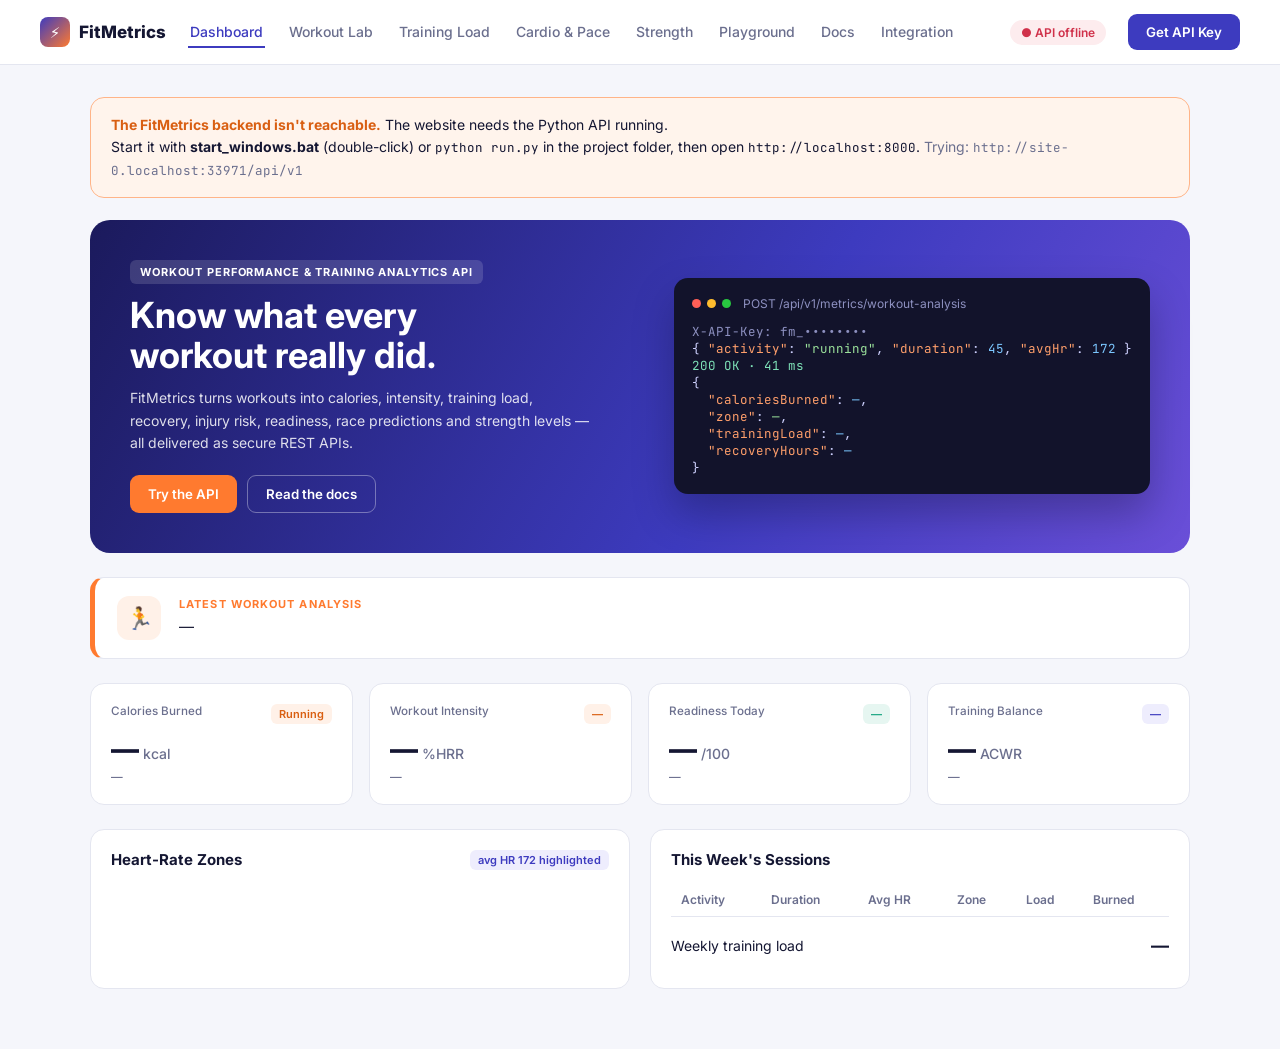
==== frontend/index.html @ bcc8a8b5 "FitMetrics: workout performance and training analytics API + website" ====
<!doctype html>
<html lang="en">
<head>
<meta charset="utf-8">
<meta name="viewport" content="width=device-width,initial-scale=1">
<title>FitMetrics — Workout Performance & Training Analytics API</title>
<link href="https://fonts.googleapis.com/css2?family=Inter:wght@400;500;600;700;800&family=JetBrains+Mono:wght@400;500&display=swap" rel="stylesheet">
<style>
:root{--bg:#f5f6fb;--card:#fff;--ink:#141632;--mute:#6b6f8e;--line:#e4e6f0;--pri:#3d3bbf;--pri2:#5b58e6;--acc:#ff7a2f;--good:#14a37f;--code:#12132b}
*{box-sizing:border-box;margin:0;padding:0}
body{font-family:Inter,system-ui,sans-serif;background:var(--bg);color:var(--ink);font-size:14px}
nav{background:#fff;border-bottom:1px solid var(--line);display:flex;align-items:center;gap:28px;padding:14px 40px;position:sticky;top:0;z-index:5}
.logo{display:flex;align-items:center;gap:9px;font-weight:800;font-size:17px}
.logo i{width:30px;height:30px;border-radius:8px;background:linear-gradient(135deg,var(--pri),var(--acc));display:grid;place-items:center;color:#fff;font-style:normal;font-size:15px}
nav a{color:var(--mute);text-decoration:none;font-weight:500;cursor:pointer;padding:6px 2px;border-bottom:2px solid transparent}
nav a.on{color:var(--pri);border-color:var(--pri)}
nav .sp{flex:1}
.pill{font-size:12px;padding:5px 11px;border-radius:99px;background:#e8f7f2;color:var(--good);font-weight:600}
.btn{background:var(--pri);color:#fff;border:0;border-radius:9px;padding:10px 18px;font-weight:600;cursor:pointer;font-family:inherit}
.btn.o{background:#fff;color:var(--pri);border:1px solid var(--line)}
main{max-width:1180px;margin:0 auto;padding:32px 40px 60px}
section{display:none}section.on{display:block}
.hero{display:grid;grid-template-columns:1.1fr 1fr;gap:32px;align-items:center;background:linear-gradient(120deg,#1b1a5c,#3d3bbf 60%,#6a4fd8);border-radius:20px;padding:40px;color:#fff;margin-bottom:24px}
.hero h1{font-size:36px;line-height:1.1;margin:12px 0}
.hero p{opacity:.85;line-height:1.6;max-width:460px}
.tag{display:inline-block;font-size:11px;font-weight:700;letter-spacing:.08em;text-transform:uppercase;background:rgba(255,255,255,.14);padding:5px 10px;border-radius:6px}
.hero .btns{display:flex;gap:10px;margin-top:20px}
.hero .btn{background:var(--acc)}.hero .btn.o{background:transparent;color:#fff;border-color:rgba(255,255,255,.35)}
pre,.mono{font-family:'JetBrains Mono',monospace;font-size:12.5px}
.codebox{background:var(--code);border-radius:14px;padding:18px;color:#cfd2ff;box-shadow:0 20px 40px rgba(0,0,0,.25)}
.codebox .h{display:flex;gap:6px;margin-bottom:12px;align-items:center;color:#8d90c0;font-size:12px}
.codebox .h b{width:9px;height:9px;border-radius:50%;background:#ff5f57}.codebox .h b:nth-child(2){background:#febc2e}.codebox .h b:nth-child(3){background:#28c840}
.k{color:#ff9f6b}.s{color:#9be29b}.n{color:#7cc7ff}
.grid4{display:grid;grid-template-columns:repeat(4,1fr);gap:16px;margin-bottom:24px}
.grid2{display:grid;grid-template-columns:1fr 1fr;gap:20px}
.grid3{display:grid;grid-template-columns:repeat(3,1fr);gap:16px}
.card{background:var(--card);border:1px solid var(--line);border-radius:14px;padding:20px}
.stat small{color:var(--mute);font-weight:500;display:flex;justify-content:space-between}
.stat .v{font-size:28px;font-weight:800;margin:8px 0 4px}
.stat .v span{font-size:14px;color:var(--mute);font-weight:500}
.chip{font-size:11px;font-weight:600;padding:3px 8px;border-radius:6px;background:#eeedfd;color:var(--pri)}
.chip.or{background:#fff1e8;color:#d95f12}.chip.gr{background:#e6f6f1;color:var(--good)}
h2{font-size:24px;margin-bottom:6px}h3{font-size:15px;margin-bottom:14px}
.sub{color:var(--mute);margin-bottom:22px}
.eyebrow{font-size:11px;font-weight:700;letter-spacing:.1em;color:var(--acc);text-transform:uppercase;margin-bottom:6px}
.zone{display:grid;grid-template-columns:150px 1fr 90px;align-items:center;gap:12px;margin:9px 0;font-size:13px}
.bar{height:10px;border-radius:6px;background:#eef0f7;overflow:hidden}.bar i{display:block;height:100%;border-radius:6px}
label{display:block;font-size:12px;font-weight:600;color:var(--mute);margin-bottom:5px}
input,select,textarea{width:100%;padding:10px 12px;border:1px solid var(--line);border-radius:9px;font-family:inherit;font-size:14px;background:#fafbff}
.f2{display:grid;grid-template-columns:1fr 1fr;gap:12px;margin-bottom:12px}
.f3{display:grid;grid-template-columns:1fr 1fr 1fr;gap:12px;margin-bottom:12px}
.seg{display:flex;gap:6px;margin-bottom:14px}.seg button{flex:1;padding:9px;border:1px solid var(--line);border-radius:9px;background:#fff;font-family:inherit;font-weight:600;color:var(--mute);cursor:pointer}
.seg button.on{background:var(--pri);color:#fff;border-color:var(--pri)}
.res{display:flex;justify-content:space-between;align-items:center;padding:12px 0;border-bottom:1px dashed var(--line)}
.res b{font-size:18px}
table{width:100%;border-collapse:collapse;font-size:13px}
th{text-align:left;color:var(--mute);font-weight:600;padding:9px 10px;border-bottom:1px solid var(--line);font-size:12px}
td{padding:10px;border-bottom:1px solid var(--line)}
.m{font-family:'JetBrains Mono',monospace;font-size:11px;font-weight:700;padding:3px 7px;border-radius:5px;background:#fff1e8;color:#d95f12}
.m.get{background:#e6f6f1;color:var(--good)}
.pg{display:grid;grid-template-columns:1fr 1fr;gap:0;background:var(--code);border-radius:16px;overflow:hidden}
.pg>div{padding:20px}.pg>div+div{border-left:1px solid #26284d}
.pg select,.pg textarea{background:#1b1c3d;border-color:#2c2e5a;color:#dfe1ff;font-family:'JetBrains Mono',monospace;font-size:12.5px}
.pg label{color:#8d90c0}
.pg pre{color:#cfd2ff;white-space:pre-wrap;min-height:330px}
.status{font-size:12px;color:#7ee2b8;font-family:'JetBrains Mono',monospace}
.ep{border:1px solid var(--line);border-radius:12px;margin-bottom:12px;background:#fff}
.ep .t{display:flex;gap:12px;align-items:center;padding:14px 18px}
.ep .t code{font-family:'JetBrains Mono',monospace;font-weight:600}
.ep .t>span:last-child{color:var(--mute);margin-left:auto}
.ep .b{border-top:1px solid var(--line);padding:14px 18px;display:grid;grid-template-columns:1fr 1fr;gap:16px}
.ep .b>div{min-width:0}.ep .b pre{white-space:pre-wrap;word-break:break-word;background:#f4f5fb;padding:12px;border-radius:9px;font-size:12px}
.flow{display:flex;align-items:center;gap:14px;justify-content:center;margin:10px 0 24px}
.node{background:#fff;border:1px solid var(--line);border-radius:14px;padding:16px 20px;text-align:center;min-width:200px}
.node.me{border:2px solid var(--pri);background:#f3f2ff}
.arrow{font-size:12px;color:var(--mute);text-align:center}.arrow b{display:block;font-size:22px;color:var(--acc)}

.grid5{display:grid;grid-template-columns:repeat(4,1fr);gap:16px;margin-bottom:24px}
.summary{background:#fff;border:1px solid var(--line);border-left:5px solid var(--acc);border-radius:14px;padding:18px 22px;margin-bottom:24px;display:flex;gap:18px;align-items:center}
.summary .ic{width:44px;height:44px;border-radius:12px;background:#fff1e8;display:grid;place-items:center;font-size:22px;flex:none}
.summary p{font-size:15px;line-height:1.55}
.zone.hl{background:#fff7f1;border-radius:8px;padding:4px 6px;margin-left:-6px;margin-right:-6px;font-weight:700}
.zone.hl b{color:#d95f12}
.meter{height:12px;border-radius:8px;background:linear-gradient(90deg,#a5b4fc,#6ee7b7,#fcd34d,#fb923c,#f43f5e);position:relative;margin:18px 0 8px}
.meter i{position:absolute;top:-6px;width:4px;height:24px;background:var(--ink);border-radius:3px}
.lvl{display:flex;gap:4px;margin-top:10px}.lvl span{flex:1;text-align:center;font-size:11px;padding:6px 0;border-radius:6px;background:#eef0f7;color:var(--mute);font-weight:600}
.lvl span.on{background:var(--pri);color:#fff}
.sec{font-size:11px;font-weight:700;letter-spacing:.08em;color:var(--mute);text-transform:uppercase;margin:16px 0 4px}

nav{gap:22px}
.grid5{display:grid;grid-template-columns:repeat(4,1fr);gap:16px;margin-bottom:24px}
.summary{background:#fff;border:1px solid var(--line);border-left:5px solid var(--acc);border-radius:14px;padding:18px 22px;margin-bottom:24px;display:flex;gap:18px;align-items:center}
.summary .ic{width:44px;height:44px;border-radius:12px;background:#fff1e8;display:grid;place-items:center;font-size:22px;flex:none}
.summary p{font-size:15px;line-height:1.55}
.zone.hl{background:#fff7f1;border-radius:8px;padding:4px 6px;margin-left:-6px;margin-right:-6px;font-weight:700}
.zone.hl b{color:#d95f12}
.meter{height:12px;border-radius:8px;background:linear-gradient(90deg,#a5b4fc,#6ee7b7,#fcd34d,#fb923c,#f43f5e);position:relative;margin:18px 0 8px}
.meter i{position:absolute;top:-6px;width:4px;height:24px;background:var(--ink);border-radius:3px}
.meter.acwr{background:linear-gradient(90deg,#a5b4fc 0 32%,#6ee7b7 32% 52%,#fcd34d 52% 60%,#f43f5e 60%)}
.scale{display:flex;justify-content:space-between;font-size:11px;color:var(--mute)}
.lvl{display:flex;gap:4px;margin-top:10px}.lvl span{flex:1;text-align:center;font-size:11px;padding:6px 0;border-radius:6px;background:#eef0f7;color:var(--mute);font-weight:600}
.lvl span.on{background:var(--pri);color:#fff}
.sec{font-size:11px;font-weight:700;letter-spacing:.08em;color:var(--mute);text-transform:uppercase;margin:16px 0 4px}
.ring{width:150px;height:150px;border-radius:50%;display:grid;place-items:center;margin:6px auto 12px}
.ring div{width:118px;height:118px;border-radius:50%;background:#fff;display:grid;place-items:center;text-align:center}
.ring b{font-size:38px;line-height:1}.ring small{color:var(--mute);font-weight:600}
.rec{background:#f3f2ff;border-radius:12px;padding:14px 16px;margin-top:12px}
.rec b{color:var(--pri)}
.flag{font-size:12.5px;color:#b4471a;background:#fff4ec;border-radius:8px;padding:8px 10px;margin-top:8px}
.hbar{display:grid;grid-template-columns:90px 1fr 70px;gap:10px;align-items:center;margin:8px 0;font-size:13px}
.sets td input{padding:6px 8px;font-size:13px}
.sets td{padding:6px 6px}
.x{background:none;border:0;color:var(--mute);cursor:pointer;font-size:16px}
.modal{position:fixed;inset:0;background:rgba(20,22,50,.45);display:none;place-items:center;z-index:20}
.modal.on{display:grid}
.modal .card{width:440px;box-shadow:0 30px 60px rgba(0,0,0,.25)}
.keybox{font-family:'JetBrains Mono',monospace;background:#12132b;color:#7ee2b8;padding:12px;border-radius:9px;margin:10px 0;word-break:break-all;font-size:13px}
.grp{font-size:11px;font-weight:700;letter-spacing:.08em;color:var(--acc);text-transform:uppercase;margin:22px 0 8px}
</style>
</head>
<body>
<nav>
  <div class="logo"><i>⚡</i>FitMetrics</div>
  <a data-s="dash" class="on">Dashboard</a><a data-s="calc">Workout Lab</a><a data-s="train">Training Load</a><a data-s="cardio">Cardio &amp; Pace</a><a data-s="str">Strength</a><a data-s="play">Playground</a><a data-s="docs">Docs</a><a data-s="intg">Integration</a>
  <div class="sp"></div><span class="pill" id="health">● checking…</span><button class="btn" onclick="openKey()">Get API Key</button>
</nav>
<div class="modal" id="keyModal"><div class="card">
  <h3>Get a free FitMetrics API key</h3><p class="sub" style="margin-bottom:14px">Keys are sent in the <code class="mono">X-API-Key</code> header · 60 requests/min.</p>
  <div id="keyForm"><label>Name</label><input id="kName" value="Yasash S"><label style="margin-top:10px">Email</label><input id="kMail" value="yasash@vitstudent.ac.in">
  <div id="kErr" style="color:#d0314a;font-size:13px;margin-top:8px"></div><div style="display:flex;gap:8px;margin-top:12px"><button class="btn" onclick="makeKey()">Generate key</button><button class="btn o" onclick="closeKey()">Cancel</button></div></div>
  <div id="keyDone" style="display:none"><label>Your API key</label><div class="keybox" id="kOut"></div><p style="font-size:13px;color:var(--mute)">Saved in this browser — the website now uses your key.</p><button class="btn" style="margin-top:12px" onclick="closeKey()">Done</button></div>
</div></div>
<main>
<div id="offline" style="display:none;background:#fff4ec;border:1px solid #ffb488;border-radius:14px;padding:16px 20px;margin-bottom:22px;font-size:14px;line-height:1.6">
  <b style="color:#d95f12">The FitMetrics backend isn't reachable.</b> The website needs the Python API running.<br>
  Start it with <b>start_windows.bat</b> (double-click) or <code class="mono">python run.py</code> in the project folder, then open <code class="mono">http://localhost:8000</code>.
  <span style="color:var(--mute)">Trying: <code class="mono" id="apiUrl"></code></span>
</div>
<!-- DASHBOARD -->
<section id="dash" class="on">
  <div class="hero">
    <div><span class="tag">Workout Performance & Training Analytics API</span>
      <h1>Know what every<br>workout really did.</h1>
      <p>FitMetrics turns workouts into calories, intensity, training load, recovery, injury risk, readiness, race predictions and strength levels — all delivered as secure REST APIs.</p>
      <div class="btns"><button class="btn" onclick="go('play')">Try the API</button><button class="btn o" onclick="go('docs')">Read the docs</button></div></div>
    <div class="codebox"><div class="h"><b></b><b></b><b></b>&nbsp; POST /api/v1/metrics/workout-analysis</div>
<pre><span style="color:#8d90c0">X-API-Key: fm_••••••••</span>
{ <span class="k">"activity"</span>: <span class="s">"running"</span>, <span class="k">"duration"</span>: <span class="n">45</span>, <span class="k">"avgHr"</span>: <span class="n">172</span> }
<span style="color:#7ee2b8">200 OK · 41 ms</span>
{
  <span class="k">"caloriesBurned"</span>: <span class="n" id="hK">—</span>,
  <span class="k">"zone"</span>: <span class="s" id="hZ">—</span>,
  <span class="k">"trainingLoad"</span>: <span class="n" id="hL">—</span>,
  <span class="k">"recoveryHours"</span>: <span class="n" id="hR">—</span>
}</pre></div>
  </div>
  <div class="summary"><div class="ic">🏃</div><div><div class="eyebrow" style="margin:0 0 4px">Latest workout analysis</div><p id="dSum">—</p></div></div>
  <div class="grid5">
    <div class="card stat"><small>Calories Burned <span class="chip or">Running</span></small><div class="v" id="dK">—<span> kcal</span></div><small id="dKm">—</small></div>
    <div class="card stat"><small>Workout Intensity <span class="chip or" id="dIl">—</span></small><div class="v" id="dI">—<span> %HRR</span></div><small id="dIz">—</small></div>
    <div class="card stat"><small>Readiness Today <span class="chip gr" id="dRs">—</span></small><div class="v" id="dR">—<span> /100</span></div><small id="dRr">—</small></div>
    <div class="card stat"><small>Training Balance <span class="chip" id="dAz">—</span></small><div class="v" id="dA">—<span> ACWR</span></div><small id="dAr">—</small></div>
  </div>
  <div class="grid2">
    <div class="card"><h3>Heart-Rate Zones <span class="chip" style="float:right">avg HR 172 highlighted</span></h3><div id="dZones"></div></div>
    <div class="card"><h3>This Week's Sessions</h3>
      <table><tr><th>Activity</th><th>Duration</th><th>Avg HR</th><th>Zone</th><th>Load</th><th>Burned</th></tr><tbody id="dLog"></tbody></table>
      <div class="res" style="border:0;margin-top:6px"><span>Weekly training load</span><b id="dLogT">—</b></div></div>
  </div>
</section>

<!-- WORKOUT LAB -->
<section id="calc">
  <div class="eyebrow">Workout Lab</div><h2>Analyse a workout</h2><p class="sub">Every result comes from a live call to <code class="mono">/metrics/workout-analysis</code> — download it as a PDF report.</p>
  <div class="grid2">
    <div class="card">
      <h3>Session</h3>
      <div class="f3"><div><label>Activity</label><select id="cAct"><option value="running">Running</option><option value="cycling">Cycling</option><option value="swimming">Swimming</option><option value="hiit">HIIT</option><option value="football">Football</option><option value="badminton">Badminton</option><option value="weight_training">Weight training</option></select></div><div><label>Duration (min)</label><input id="cD" value="45"></div><div><label>Climate</label><select id="cCl"><option value="normal">Normal</option><option value="hot">Hot</option></select></div></div>
      <div class="f3"><div><label>Avg HR (bpm)</label><input id="cHr" value="172"></div><div><label>Resting HR</label><input id="cRhr" value="62"></div><div><label>Age</label><input id="cA" value="21"></div></div>
      <div class="f3"><div><label>Body weight (kg)</label><input id="cW" value="74"></div><div><label>Gender</label><select id="cG"><option value="male">Male</option><option value="female">Female</option></select></div><div><label>Athlete name</label><input id="cN" value="Yasash S"></div></div>
      <h3 style="margin-top:14px">Body composition <span class="chip" style="margin-left:6px">optional</span></h3>
      <div class="f3"><div><label>Height (cm)</label><input id="cH" value="178"></div><div><label>Neck (cm)</label><input id="cNk" value="38"></div><div><label>Waist (cm)</label><input id="cWa" value="84"></div></div>
      <div style="display:flex;gap:10px;margin-top:6px"><button class="btn" style="flex:1" onclick="calc()">Analyse workout</button><button class="btn o" style="flex:1" onclick="pdf()">⬇ Download PDF report</button></div>
    </div>
    <div class="card"><h3>Results <span class="chip gr" style="float:right">Live from API</span></h3><div id="cOut"></div></div>
  </div>
</section>

<!-- TRAINING LOAD -->
<section id="train">
  <div class="eyebrow">Training management</div><h2>Training load, injury risk & readiness</h2><p class="sub">Acute:Chronic Workload Ratio from the last 28 days of training load, plus today's readiness and session recommendation.</p>
  <div class="grid2" style="grid-template-columns:1.35fr 1fr">
    <div class="card"><h3>Last 28 days of training load <span class="chip" style="float:right">TRIMP per day</span></h3>
      <svg id="tChart" viewBox="0 0 600 190" style="width:100%;height:190px"></svg>
      <div style="display:flex;gap:18px;font-size:12px;color:var(--mute);margin-top:4px"><span><b style="color:#a9a6f2">■</b> earlier days</span><span><b style="color:#ff7a2f">■</b> last 7 days (acute)</span><span><b style="color:#3d3bbf">- - -</b> 28-day avg (chronic)</span><span><b style="color:#d95f12">—</b> 7-day avg (acute)</span></div>
      <div class="meter acwr"><i id="tPin" style="left:50%"></i></div><div class="scale" style="position:relative;height:14px"><span style="position:absolute;left:0">0.0</span><span style="position:absolute;left:32%;transform:translateX(-50%)">0.8</span><span style="position:absolute;left:52%;transform:translateX(-50%)">1.3</span><span style="position:absolute;left:60%;transform:translateX(-50%)">1.5</span><span style="position:absolute;right:0">2.5</span></div>
      <div class="grid3" style="margin-top:16px">
        <div><label>ACWR</label><b style="font-size:26px" id="tAc">—</b> <span class="chip" id="tZ">—</span></div>
        <div><label>Acute / Chronic</label><b style="font-size:18px" id="tAcu">—</b></div>
        <div><label>Monotony · Strain</label><b style="font-size:18px" id="tMon">—</b></div>
      </div>
      <div class="rec" id="tAdv">—</div>
      <button class="btn o" style="margin-top:14px" onclick="randomLoads()">Simulate a load spike</button>
    </div>
    <div class="card"><h3>Readiness check</h3>
      <div class="f2"><div><label>Last session load</label><input id="rL" value="121"></div><div><label>Hours since</label><input id="rH" value="40"></div></div>
      <div class="f2"><div><label>Resting HR today</label><input id="rR" value="61"></div><div><label>Baseline resting HR</label><input id="rB" value="62"></div></div>
      <div class="f2"><div><label>Sleep (h)</label><input id="rS" value="7.5"></div><div><label>Soreness (1–5)</label><input id="rSo" value="2"></div></div>
      <button class="btn" style="width:100%" onclick="ready()">Check readiness</button>
      <div class="ring" id="rRing"><div><span><b id="rScore">—</b><br><small id="rStat">—</small></span></div></div>
      <div id="rBreak"></div><div class="rec" id="rRec">—</div><div id="rFlags"></div>
    </div>
  </div>
</section>

<!-- CARDIO -->
<section id="cardio">
  <div class="eyebrow">Cardio</div><h2>Pace analysis & VO₂max</h2><p class="sub">Race-time predictions with the Riegel model and cardio fitness from heart-rate data or a Cooper test.</p>
  <div class="grid2">
    <div class="card"><h3>Pace & race predictor</h3>
      <div class="f3"><div><label>Activity</label><select id="pA"><option value="running">Running</option><option value="cycling">Cycling</option></select></div><div><label>Distance (km)</label><input id="pD" value="5"></div><div><label>Time (min)</label><input id="pT" value="25"></div></div>
      <button class="btn" style="width:100%" onclick="paceCalc()">Analyse pace</button>
      <div class="grid3" style="margin:18px 0 6px"><div><label>Pace</label><b style="font-size:24px" id="pP">—</b><small style="color:var(--mute)"> /km</small></div><div><label>Speed</label><b style="font-size:24px" id="pS">—</b><small style="color:var(--mute)"> km/h</small></div><div><label>Model</label><small id="pM" class="mono">—</small></div></div>
      <table><tr><th>Predicted distance</th><th>Finish time</th><th>Pace /km</th></tr><tbody id="pTab"></tbody></table>
    </div>
    <div class="card"><h3>VO₂max & fitness age</h3>
      <div class="f3"><div><label>Age</label><input id="vA" value="21"></div><div><label>Gender</label><select id="vG"><option value="male">Male</option><option value="female">Female</option></select></div><div><label>Resting HR</label><input id="vR" value="62"></div></div>
      <div class="f2"><div><label>Measured max HR (optional)</label><input id="vM" placeholder="auto"></div><div><label>Cooper 12-min distance m (optional)</label><input id="vC" placeholder="—"></div></div>
      <button class="btn" style="width:100%" onclick="vo2()">Estimate VO₂max</button>
      <div style="text-align:center;margin:18px 0 4px"><b style="font-size:44px" id="vV">—</b> <span style="color:var(--mute)">ml/kg/min</span><br><span class="chip gr" id="vRt" style="font-size:13px">—</span></div>
      <div class="lvl" id="vLvl"></div>
      <div class="res"><span>Fitness age</span><b id="vFa">—</b></div><div class="res"><span>Next rating at</span><b id="vN">—</b></div><div class="res" style="border:0"><span>Method</span><b id="vMe" style="font-size:13px">—</b></div>
    </div>
  </div>
</section>

<!-- STRENGTH -->
<section id="str">
  <div class="eyebrow">Strength</div><h2>Strength analysis & session volume</h2><p class="sub">Estimate 1RM and strength level from one set, or log a full gym session to get volume, intensity and muscle-group breakdown.</p>
  <div class="grid2" style="grid-template-columns:1fr 1.3fr">
    <div class="card"><h3>1RM & strength level</h3>
      <div class="f2"><div><label>Exercise</label><select id="sEx"><option value="bench_press">Bench press</option><option value="squat">Squat</option><option value="deadlift">Deadlift</option><option value="overhead_press">Overhead press</option></select></div><div><label>Bodyweight (kg)</label><input id="sBw" value="74"></div></div>
      <div class="f2"><div><label>Weight (kg)</label><input id="sW" value="80"></div><div><label>Reps</label><input id="sR" value="6"></div></div>
      <button class="btn" style="width:100%" onclick="lift()">Analyse lift</button>
      <div style="text-align:center;margin:18px 0 4px"><label>Estimated 1RM</label><b style="font-size:40px" id="s1">—</b> <span style="color:var(--mute)">kg</span></div>
      <div class="lvl" id="sLvl"></div>
      <div id="sOut" style="margin-top:8px"></div>
    </div>
    <div class="card"><h3>Session volume <span class="chip" style="float:right">/metrics/session-volume</span></h3>
      <table class="sets"><tr><th>Exercise</th><th>Weight (kg)</th><th>Reps</th><th></th></tr><tbody id="vSets"></tbody></table>
      <div style="display:flex;gap:8px;margin:10px 0 4px"><button class="btn o" onclick="addSet()">+ Add set</button><button class="btn" onclick="volume()">Analyse session</button></div>
      <div class="grid3" style="margin-top:14px"><div><label>Total volume</label><b style="font-size:22px" id="vVol">—</b></div><div><label>Avg intensity</label><b style="font-size:22px" id="vInt">—</b></div><div><label>Est. calories</label><b style="font-size:22px" id="vK">—</b></div></div>
      <div class="sec">Muscle groups (sets)</div><div id="vMus"></div>
    </div>
  </div>
</section>

<!-- PLAYGROUND -->
<section id="play">
  <div class="eyebrow">Developer tools</div><h2>API Playground</h2><p class="sub">Pick an endpoint, edit the JSON body and send an authenticated request to FitMetrics.</p>
  <div class="pg">
    <div><label>Endpoint</label><select id="pEp" onchange="fillBody()"></select>
      <label style="margin-top:12px">Header · X-API-Key</label><input id="pKey" class="mono">
      <label style="margin-top:12px">Request body (JSON)</label><textarea id="pBody" rows="13"></textarea>
      <button class="btn" style="margin-top:14px;background:var(--acc)" onclick="send()">Send request ▶</button></div>
    <div><label>Response <span class="status" id="pStat" style="float:right"></span></label><pre id="pOut">// response will appear here</pre></div>
  </div>
</section>

<!-- DOCS -->
<section id="docs">
  <div class="eyebrow">Reference</div><h2>API Documentation</h2><p class="sub">Base URL <code class="mono">https://fitmetrics-api.onrender.com/api/v1</code> · Auth: <code class="mono">X-API-Key</code> header · Responses use <code class="mono">{ success, data }</code> · Interactive Swagger at <code class="mono">/docs</code></p>
  <div id="dList"></div>
  <div class="card" style="margin-top:20px"><h3>Error responses</h3><table><tr><th>Code</th><th>Meaning</th><th>Example body</th></tr>
    <tr><td><b>400</b></td><td>Invalid business input</td><td class="mono">{"success":false,"error":"unknown activity 'chess' ..."}</td></tr>
    <tr><td><b>401</b></td><td>Missing or invalid API key</td><td class="mono">{"success":false,"error":"invalid API key"}</td></tr>
    <tr><td><b>422</b></td><td>Schema validation failed</td><td class="mono">{"success":false,"error":"validation failed","details":[...]}</td></tr>
    <tr><td><b>429</b></td><td>Rate limit exceeded (60/min free, 300/min partner)</td><td class="mono">{"success":false,"error":"rate limit of 60 requests/min exceeded ..."}</td></tr>
    <tr><td><b>503</b></td><td>Partner FitPulse unavailable (energy-balance)</td><td class="mono">{"success":false,"error":"FitPulse service unavailable ..."}</td></tr></table></div>
</section>

<!-- INTEGRATION -->
<section id="intg">
  <div class="eyebrow">Service-to-service</div><h2>Partner Integration</h2><p class="sub">FitPulse (23MIC0052) answers <b>“how much energy does this person need?”</b> — FitMetrics (23MIC0060) answers <b>“what did this workout actually do?”</b></p>
  <div class="flow">
    <div class="node"><b>FitPulse API</b><br><small style="color:var(--mute)">23MIC0052 · energy needs</small></div>
    <div class="arrow">POST /fitness/calories<b>⇄</b>JSON</div>
    <div class="node me"><b>FitMetrics API</b><br><small style="color:var(--mute)">23MIC0060 · workout analytics</small></div>
    <div class="arrow">POST /metrics/* + partner key<b>⇄</b>JSON</div>
    <div class="node"><b>Progress Manager</b><br><small style="color:var(--mute)">23MIC0052 · progress tracking</small></div>
  </div>
  <div class="grid2">
    <div class="card"><h3>Consumed by FitMetrics <span class="chip or" style="float:right">Inbound data</span></h3>
      <div class="res"><span>Partner endpoint</span><b class="mono" style="font-size:13px">POST /fitness/calories</b></div>
      <div class="res"><span>Used for</span><b style="font-size:14px">Maintenance calories in energy balance</b></div>
      <div class="res"><span>Maintenance (from FitPulse)</span><b id="iMaint">—</b></div>
      <div class="res"><span>Exercise (from FitMetrics)</span><b id="iEx">—</b></div>
      <div class="res"><span>Net energy balance</span><b id="iNet">—</b></div></div>
    <div class="card"><h3>Provided to partner <span class="chip gr" style="float:right">Partner key · 300 req/min</span></h3>
      <table><tr><th>Partner feature</th><th>FitMetrics endpoint</th></tr>
      <tr><td>Workout log entry</td><td class="mono">/metrics/workout-analysis</td></tr>
      <tr><td>Injury-risk alerts on progress page</td><td class="mono">/metrics/training-balance</td></tr>
      <tr><td>Daily plan suggestion</td><td class="mono">/metrics/readiness</td></tr>
      <tr><td>Strength progress charts</td><td class="mono">/metrics/strength-analysis</td></tr>
      <tr><td>Gym session logging</td><td class="mono">/metrics/session-volume</td></tr>
      <tr><td>Running progress (pace)</td><td class="mono">/metrics/pace</td></tr></table></div>
  </div>
</section>
</main>
<script>
// API location: ?api=… override → Vercel build talks to Render → otherwise same server that served this page
const REMOTE_API = 'https://fitmetrics-api.onrender.com/api/v1';
const API = new URLSearchParams(location.search).get('api')
  || (location.hostname.endsWith('vercel.app') ? REMOTE_API
  : location.protocol.startsWith('http') ? location.origin + '/api/v1'
  : 'http://localhost:8000/api/v1');
const DEMO = 'fm_demo_public_key';
const $ = id => document.getElementById(id);
const store = {get(){try{return localStorage.getItem('fm_key')||null}catch(e){return null}}, set(v){try{v?localStorage.setItem('fm_key',v):localStorage.removeItem('fm_key')}catch(e){}}};
let KEY = store.get() || DEMO;
const hdr = () => ({'Content-Type':'application/json','X-API-Key':KEY});
async function post(p, b, retried){
  let r; const used = KEY;
  try { r = await fetch(API + p, {method:'POST', headers:hdr(), body:JSON.stringify(b)}); }
  catch(e){ offline(true); return {success:false, error:'Cannot reach the FitMetrics API at '+API}; }
  if(r.status===401 && used!==DEMO && !retried){ resetKey(); return post(p,b,true); }  // stale saved key → fall back to demo key
  try { return await r.json(); } catch(e){ return {success:false, error:'Unexpected response ('+r.status+')'}; }
}
function errText(r){return r.details?r.details.map(d=>`${d.field||'input'}: ${d.message}`).join('<br>'):(r.error||'Request failed')}
function resetKey(){ KEY=DEMO; store.set(''); const k=$('pKey'); if(k) k.value=DEMO; health(); }
async function checkKey(){ if(KEY===DEMO) return; try{ const r=await fetch(API+'/keys/me',{headers:{'X-API-Key':KEY}}); if(r.status===401) resetKey(); }catch(e){} }
function offline(on){ const o=$('offline'); if(o) o.style.display=on?'block':'none'; }
async function safe(fn){ try{ await fn(); } catch(e){ console.warn(fn.name, e); } }
const v = id => +$(id).value;
const RUN = {activity:'running',duration:45,weight:74,age:21,restingHr:62,avgHr:172};
const LOADS = [55,0,70,0,60,85,0, 60,0,75,0,65,90,0, 65,0,80,0,70,95,0, 121,0,68,0,47,95,0];
let loads = LOADS.slice();
let SETS = [['bench_press',80,6],['bench_press',80,6],['bench_press',75,8],['barbell_row',60,10],['barbell_row',60,10],['squat',100,5],['squat',100,5],['bicep_curl',14,12]];
const EPS = {
 '/metrics/workout-analysis': {g:'Workout',d:'Full workout report: calories, zone, load, recovery, fluids', b:RUN},
 '/metrics/workout-intensity': {g:'Workout',d:'%HRR, zone, intensity label and TRIMP load', b:{age:21,restingHr:62,avgHr:150,duration:40}},
 '/metrics/calories-burned': {g:'Workout',d:'Calories burned for an activity (MET)', b:{activity:'running',duration:45,weight:74}},
 '/metrics/heart-rate-zones': {g:'Workout',d:'5 Karvonen heart-rate zones', b:{age:21,restingHr:62}},
 '/metrics/hydration': {g:'Workout',d:'Post-workout fluid replacement plan', b:{weight:74,duration:45,intensity:'high',climate:'normal'}},
 '/metrics/training-balance': {g:'Training management',d:'ACWR injury risk, monotony & strain (28 daily loads)', b:{dailyLoads:LOADS}},
 '/metrics/readiness': {g:'Training management',d:'Readiness score + today\'s session recommendation', b:{lastLoad:121,hoursSince:40,restingHr:61,baselineRestingHr:62,sleepHours:7.5,soreness:2}},
 '/metrics/pace': {g:'Cardio',d:'Pace, speed and Riegel race predictions', b:{activity:'running',distance:5,duration:25}},
 '/metrics/vo2max': {g:'Cardio',d:'VO2max estimate, rating and fitness age', b:{age:21,gender:'male',restingHr:62}},
 '/metrics/strength-analysis': {g:'Strength',d:'1RM, training loads, rep targets, strength level', b:{exercise:'bench_press',weight:80,reps:6,bodyweight:74}},
 '/metrics/session-volume': {g:'Strength',d:'Gym session volume, intensity and muscle groups', b:{bodyweight:74,sets:[{exercise:'bench_press',weight:80,reps:6},{exercise:'squat',weight:100,reps:5}]}},
 '/metrics/body-fat': {g:'Body (secondary)',d:'Body-fat %, fat & lean mass (US Navy)', b:{gender:'male',height:178,neck:38,waist:84,weight:74}},
 '/metrics/energy-balance': {g:'Partner integration',d:'Net calories — maintenance from FitPulse API', b:{age:21,gender:'male',height:178,weight:74,activityLevel:'moderate',caloriesEaten:2300,workouts:[{activity:'running',duration:45,weight:74}]}},
 '/reports/workout': {g:'Reports & keys',d:'Download a PDF workout report (application/pdf)', b:{...RUN,athlete:'Yasash S',strength:{exercise:'bench_press',weight:80,reps:6}}},
 '/keys': {g:'Reports & keys',d:'Issue a free API key (public — no key needed)', b:{name:'Yasash S',email:'yasash@vitstudent.ac.in'}},
};
function go(s){document.querySelectorAll('nav a').forEach(a=>a.classList.toggle('on',a.dataset.s==s));document.querySelectorAll('section').forEach(x=>x.classList.toggle('on',x.id==s));}
document.querySelectorAll('nav a').forEach(a=>a.onclick=()=>go(a.dataset.s));
const row=(k,val,c='')=>`<div class="res"><span>${k}</span><b>${val} ${c}</b></div>`;
const ZC=['#a5b4fc','#6ee7b7','#fcd34d','#fb923c','#f43f5e'];
function zonesHtml(z,max,hr){return z.map((r,i)=>`<div class="zone ${hr>=r.min&&hr<r.max?'hl':''}"><span>${r.zone}</span><div class="bar"><i style="width:${r.max/max*100}%;background:${ZC[i]}"></i></div><b>${r.min}–${r.max}</b></div>`).join('')}
function keyLabel(){return KEY==DEMO?'demo key':'your key'}
// ---------- API key modal
function openKey(){$('keyModal').classList.add('on');$('keyForm').style.display='';$('keyDone').style.display='none'}
function closeKey(){$('keyModal').classList.remove('on')}
async function makeKey(){let r;try{r=await fetch(API+'/keys',{method:'POST',headers:{'Content-Type':'application/json'},body:JSON.stringify({name:$('kName').value,email:$('kMail').value})}).then(r=>r.json())}catch(e){r={success:false,error:'API is offline — start the backend first.'}}
  if(!r.success&&r.details){r.error=r.details.map(d=>d.field+': '+d.message).join(', ')}
  if(!r.success){$('kErr').textContent=r.error||'Could not create key';return}$('kErr').textContent='';KEY=r.data.apiKey;store.set(KEY);$('kOut').textContent=KEY;$('keyForm').style.display='none';$('keyDone').style.display='';$('pKey').value=KEY;health()}
function alertBox(t){$('kOut').textContent=t}
function health(){return fetch(API+'/health').then(r=>r.json()).then(()=>{offline(false);$('health').textContent='● API online · '+keyLabel();$('health').style.cssText='';return true})
  .catch(()=>{offline(true);$('health').textContent='● API offline';$('health').style.cssText='background:#fdecee;color:#d0314a';return false})}
// ---------- dashboard
async function dash(){
  health();
  const a=(await post('/metrics/workout-analysis',RUN)).data;
  $('hK').textContent=a.caloriesBurned;$('hZ').textContent='"'+a.zone+'"';$('hL').textContent=a.trainingLoad;$('hR').textContent=a.recoveryHours;
  $('dSum').textContent=a.summary;
  $('dK').innerHTML=a.caloriesBurned+'<span> kcal</span>';$('dKm').textContent=a.caloriesPerMin+' kcal/min · 45 min';
  $('dI').innerHTML=a.percentHrr+'<span> %HRR</span>';$('dIl').textContent=a.intensity;$('dIz').textContent=a.zone+' · load '+a.trainingLoad;
  const r=(await post('/metrics/readiness',EPS['/metrics/readiness'].b)).data;
  $('dR').innerHTML=r.readinessScore+'<span> /100</span>';$('dRs').textContent=r.status;$('dRr').textContent=r.recommendation.type+' · '+r.recommendation.zone;
  const t=(await post('/metrics/training-balance',{dailyLoads:LOADS})).data;
  $('dA').innerHTML=t.acwr+'<span> ACWR</span>';$('dAz').textContent=t.zone;$('dAr').textContent='Injury risk: '+t.injuryRisk;
  const z=(await post('/metrics/heart-rate-zones',{age:21,restingHr:62})).data;$('dZones').innerHTML=zonesHtml(z.zones,z.maxHr,172)+`<p style="color:var(--mute);font-size:12px;margin-top:10px">Max HR ${z.maxHr} bpm (Tanaka) · Heart-rate reserve ${z.heartRateReserve} bpm (Karvonen)</p>`;
  const log=[['running',45,172],['cycling',60,138],['hiit',20,180],['swimming',30,150]];let tot=0,rows='';
  for(const [ac,d,hr] of log){const w=(await post('/metrics/workout-analysis',{...RUN,activity:ac,duration:d,avgHr:hr})).data;tot+=w.trainingLoad;rows+=`<tr><td>${ac}</td><td>${d} min</td><td>${hr}</td><td><span class="chip ${w.intensity=='High'||w.intensity=='Maximal'?'or':''}">${w.zone.split(' ·')[0]}</span></td><td>${w.trainingLoad}</td><td><b>${w.caloriesBurned} kcal</b></td></tr>`}
  $('dLog').innerHTML=rows;$('dLogT').textContent=tot+' TRIMP';
  const e=await post('/metrics/energy-balance',EPS['/metrics/energy-balance'].b);
  if(e.success){$('iMaint').textContent=e.data.maintenanceCalories+' kcal/day';$('iEx').textContent=e.data.exerciseCalories+' kcal';$('iNet').textContent=e.data.netBalance+' kcal ('+e.data.status+')';}
  else{$('iMaint').textContent='FitPulse unavailable (503)';}
}
// ---------- workout lab
function wBody(){return {activity:$('cAct').value,duration:v('cD'),weight:v('cW'),age:v('cA'),restingHr:v('cRhr'),avgHr:v('cHr'),gender:$('cG').value,climate:$('cCl').value}}
async function calc(){
  const [w,bf]=await Promise.all([post('/metrics/workout-analysis',wBody()),post('/metrics/body-fat',{gender:'male',height:v('cH'),neck:v('cNk'),waist:v('cWa'),weight:v('cW')})]);
  if(!w.success){$('cOut').innerHTML=`<div class="flag">${errText(w)}</div>`;return}
  const a=w.data;
  $('cOut').innerHTML=`<div class="rec" style="margin:0 0 6px">${a.summary}</div>`+row('Calories burned',a.caloriesBurned+' kcal',`<span class="chip">${a.caloriesPerMin}/min</span>`)+
   `<div class="meter"><i style="left:${a.percentHrr}%"></i></div><div class="res" style="padding-top:4px"><span>Intensity</span><b>${a.percentHrr}% HRR <span class="chip or">${a.zone}</span></b></div>`+
   row('Training load',a.trainingLoad+' TRIMP',`<span class="chip">${a.loadRating}</span>`)+row('Recovery time','~'+a.recoveryHours+' h')+
   row('Sweat loss / drink',a.hydration.sweatLossLitres+' L / '+a.hydration.drinkLitres+' L',`<span class="chip">${a.hydration.electrolytes?'+ electrolytes':'water'}</span>`)+
   (bf.success?row('Body fat (secondary)',bf.data.bodyFat+' %',`<span class="chip gr">${bf.data.category}</span>`):'');
}
async function pdf(){let r;try{r=await fetch(API+'/reports/workout',{method:'POST',headers:hdr(),body:JSON.stringify({...wBody(),athlete:$('cN').value})})}catch(e){offline(true);return}
  if(!r.ok){const j=await r.json().catch(()=>({}));$('cOut').insertAdjacentHTML('afterbegin',`<div class="flag">PDF failed: ${j.error||r.status}</div>`);return}
  const b=await r.blob();const u=URL.createObjectURL(b);const l=document.createElement('a');l.href=u;l.download='fitmetrics-workout-report.pdf';l.click()}
// ---------- training load
function chart(t){const W=600,H=170,bw=W/28,mx=Math.max(...loads,1);let s='';
  loads.forEach((x,i)=>{const h=x/mx*(H-20);s+=`<rect x="${i*bw+3}" y="${H-h}" width="${bw-6}" height="${h}" rx="3" fill="${i>=21?'#ff7a2f':'#a9a6f2'}"/>`});
  const cy=H-t.chronicLoad/mx*(H-20),ay=H-t.acuteLoad/mx*(H-20);
  s+=`<line x1="0" x2="${W}" y1="${cy}" y2="${cy}" stroke="#3d3bbf" stroke-dasharray="5 4"/>`;
  s+=`<line x1="${21*bw}" x2="${W}" y1="${ay}" y2="${ay}" stroke="#d95f12" stroke-width="2"/>`;
  ['Week 1','Week 2','Week 3','This week'].forEach((w,i)=>s+=`<text x="${i*7*bw+7*bw/2}" y="186" font-size="11" text-anchor="middle" fill="#6b6f8e">${w} · ${t.weeklyLoads[i]}</text>`);
  $('tChart').innerHTML=s}
async function balance(){const r=await post('/metrics/training-balance',{dailyLoads:loads});if(!r.success){$('tAdv').innerHTML=`<span style="color:#d0314a">${errText(r)}</span>`;return}const t=r.data;chart(t);
  $('tPin').style.left=Math.min(t.acwr/2.5*100,99)+'%';$('tAc').textContent=t.acwr;$('tZ').textContent=t.zone;$('tZ').className='chip '+(t.injuryRisk=='High'?'or':t.injuryRisk=='Moderate'?'or':'gr');
  $('tAcu').textContent=t.acuteLoad+' / '+t.chronicLoad;$('tMon').textContent=(t.monotony??'—')+' · '+(t.strain??'—');
  $('tAdv').innerHTML=`<b>Injury risk: ${t.injuryRisk}.</b> ${t.advice} Week-on-week change ${t.weekChangePct}%.`}
function randomLoads(){loads=LOADS.slice(0,21).concat([150,120,160,0,170,140,130]);balance()}
async function ready(){const res=await post('/metrics/readiness',{lastLoad:v('rL'),hoursSince:v('rH'),restingHr:v('rR'),baselineRestingHr:v('rB'),sleepHours:v('rS'),soreness:v('rSo')});
  if(!res.success){$('rRec').innerHTML=`<span style="color:#d0314a">${errText(res)}</span>`;return}const r=res.data;
  const c=r.readinessScore>=80?'#14a37f':r.readinessScore>=60?'#5b58e6':r.readinessScore>=40?'#fb923c':'#f43f5e';
  $('rRing').style.background=`conic-gradient(${c} ${r.readinessScore*3.6}deg,#eef0f7 0)`;$('rScore').textContent=r.readinessScore;$('rStat').textContent=r.status;
  const B=r.breakdown;$('rBreak').innerHTML=[['Recovery',B.recovery,50],['Heart rate',B.heartRate,25],['Sleep',B.sleep,15],['Soreness',B.soreness,10]].map(([k,x,m])=>`<div class="hbar"><span>${k}</span><div class="bar"><i style="width:${x/m*100}%;background:var(--pri2)"></i></div><b>${x}/${m}</b></div>`).join('');
  $('rRec').innerHTML=`<b>Today: ${r.recommendation.type}</b> — ${r.recommendation.zone}, ${r.recommendation.durationMin} min`;
  $('rFlags').innerHTML=r.flags.map(f=>`<div class="flag">⚠ ${f}</div>`).join('')}
// ---------- cardio
async function paceCalc(){const r=await post('/metrics/pace',{activity:$('pA').value,distance:v('pD'),duration:v('pT')});
  if(!r.success){$('pTab').innerHTML=`<tr><td colspan=3><div class="flag">${errText(r)}</div></td></tr>`;return}const p=r.data;
  $('pP').textContent=p.paceMinPerKm;$('pS').textContent=p.speedKmh;$('pM').textContent='Riegel ^1.06';
  $('pTab').innerHTML=Object.entries(p.predictions||{}).map(([k,x])=>`<tr><td><b>${k}</b></td><td>${x.time}</td><td>${x.paceMinPerKm}</td></tr>`).join('')}
async function vo2(){const b={age:v('vA'),gender:$('vG').value,restingHr:v('vR')};if($('vM').value)b.maxHr=v('vM');if($('vC').value)b.cooperDistance=v('vC');
  const r=await post('/metrics/vo2max',b);if(!r.success){$('vMe').innerHTML=`<span style="color:#d0314a">${errText(r)}</span>`;return}const x=r.data;
  $('vV').textContent=x.vo2max;$('vRt').textContent=x.rating;$('vFa').textContent=x.fitnessAge+' yrs';$('vN').textContent=x.nextRating?x.nextRating+' at '+x.nextRatingAt:'Top rating';$('vMe').textContent=x.method;
  $('vLvl').innerHTML=['Poor','Fair','Good','Excellent','Superior'].map(l=>`<span class="${l==x.rating?'on':''}">${l}</span>`).join('')}
// ---------- strength
async function lift(){const r=await post('/metrics/strength-analysis',{exercise:$('sEx').value,weight:v('sW'),reps:v('sR'),bodyweight:v('sBw')});if(!r.success){$('sOut').innerHTML=`<div class="flag">${errText(r)}</div>`;return}const t=r.data;
  $('s1').textContent=t.oneRepMax;$('sLvl').innerHTML=['Beginner','Novice','Intermediate','Advanced','Elite'].map(l=>`<span class="${l==t.strengthLevel?'on':''}">${l}</span>`).join('');
  $('sOut').innerHTML=row('Relative strength',t.relativeStrength+'× BW')+row('Next level',t.nextLevel?t.nextLevel+' at '+t.nextLevelAt+' kg':'—')+row('Strength (3-5 reps)',t.repTargets['strength (3-5 reps)']+' kg')+row('Hypertrophy (8-12)',t.repTargets['hypertrophy (8-12 reps)']+' kg')+row('Endurance (15+)',t.repTargets['endurance (15+ reps)']+' kg')}
function drawSets(){$('vSets').innerHTML=SETS.map((s,i)=>`<tr><td><input value="${s[0]}" onchange="SETS[${i}][0]=this.value"></td><td><input value="${s[1]}" onchange="SETS[${i}][1]=+this.value"></td><td><input value="${s[2]}" onchange="SETS[${i}][2]=+this.value"></td><td><button class="x" onclick="SETS.splice(${i},1);drawSets()">✕</button></td></tr>`).join('')}
function addSet(){SETS.push(['overhead_press',40,8]);drawSets()}
async function volume(){const r=await post('/metrics/session-volume',{bodyweight:74,sets:SETS.map(s=>({exercise:s[0],weight:s[1],reps:s[2]}))});if(!r.success){$('vMus').innerHTML=`<div class="flag">${errText(r)}</div>`;return}const d=r.data;
  $('vVol').textContent=d.totalVolumeKg.toLocaleString()+' kg';$('vInt').textContent=d.avgIntensityPct+'%';$('vK').textContent=d.estimatedCalories+' kcal';
  const mx=Math.max(...Object.values(d.muscleGroups).map(m=>m.sets));
  $('vMus').innerHTML=Object.entries(d.muscleGroups).map(([k,m])=>`<div class="hbar"><span style="text-transform:capitalize">${k}</span><div class="bar"><i style="width:${m.sets/mx*100}%;background:var(--acc)"></i></div><b>${m.sets} set${m.sets>1?"s":""}</b></div>`).join('')+`<p style="font-size:12px;color:var(--mute);margin-top:6px">Training focus: <b>${d.trainingFocus}</b> · ${d.totalSets} sets · ${d.totalReps} reps</p>`}
// ---------- playground & docs
function fillBody(){$('pBody').value=JSON.stringify(EPS[$('pEp').value].b,null,2)}
async function send(){const ep=$('pEp').value,t=performance.now();let r;
  try{JSON.parse($('pBody').value)}catch(e){$('pStat').textContent='invalid JSON';$('pOut').textContent='// '+e.message;return}
  try{r=await fetch(API+ep,{method:'POST',headers:{'Content-Type':'application/json','X-API-Key':$('pKey').value},body:$('pBody').value})}catch(e){$('pStat').textContent='network error';$('pOut').textContent='// Cannot reach '+API;return}
  const ms=Math.round(performance.now()-t),rl=r.headers.get('X-RateLimit-Remaining');
  $('pStat').textContent=`${r.status} ${r.ok?'OK':''} · ${ms} ms${rl?' · '+rl+' req left':''}`;
  if((r.headers.get('content-type')||'').includes('pdf')){$('pOut').textContent='// application/pdf · '+(await r.blob()).size+' bytes — use Workout Lab to download';return}
  $('pOut').textContent=JSON.stringify(await r.json(),null,2)}
$('pEp').innerHTML=Object.keys(EPS).map(k=>`<option value="${k}">POST ${k}</option>`).join('');
$('pEp').value='/metrics/training-balance';fillBody();$('pKey').value=KEY;
const EX=['/metrics/training-balance','/metrics/readiness'];let g='';
$('dList').innerHTML=`<div class="grp">System</div><div class="ep"><div class="t"><span class="m get">GET</span><code>/health</code><span>Service status (public)</span></div></div><div class="ep"><div class="t"><span class="m get">GET</span><code>/keys/me</code><span>Usage & rate limit of your key</span></div></div>`+Object.entries(EPS).map(([k,e],i)=>{const h=e.g!=g?`<div class="grp">${e.g}</div>`:'';g=e.g;return h+`<div class="ep"><div class="t"><span class="m">POST</span><code>${k}</code><span>${e.d}</span></div>${EX.includes(k)?`<div class="b"><div><label>Request</label><pre>${JSON.stringify(e.b,null,1).replace(/\n\s*(\d)/g,' $1')}</pre></div><div><label>Response 200</label><pre id="ex${i}">…</pre></div></div>`:''}</div>`}).join('');
$('apiUrl').textContent=API;drawSets();
health().then(async up=>{ if(!up) return; await checkKey();
  [dash,calc,balance,ready,paceCalc,vo2,lift,volume].reduce((p,f)=>p.then(()=>safe(f)),Promise.resolve());
  Object.keys(EPS).forEach((k,i)=>{if(EX.includes(k))post(k,EPS[k].b).then(j=>{const el=$('ex'+i);if(el)el.textContent=JSON.stringify(j,null,2)})});
});
</script>
</body>
</html>
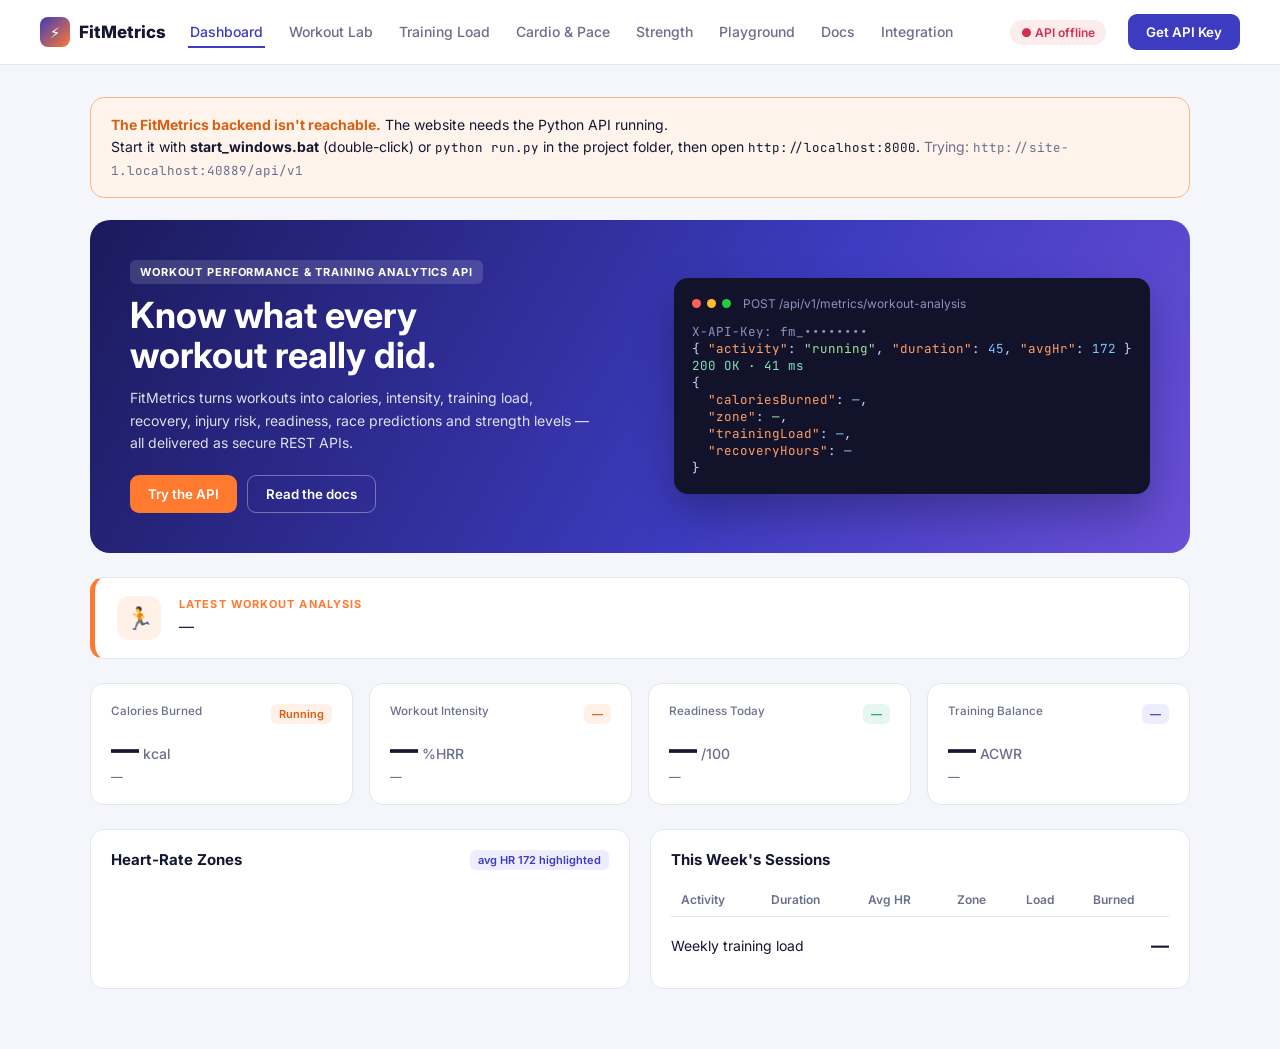
==== commit 983264b6: "Complete FitMetrics + FitPulse as separate, partnered projects FitPulse (23MIC0052) now focuses on e" ====
--- a/frontend/index.html
+++ b/frontend/index.html
@@ -178,8 +178,6 @@
       <div class="f3"><div><label>Activity</label><select id="cAct"><option value="running">Running</option><option value="cycling">Cycling</option><option value="swimming">Swimming</option><option value="hiit">HIIT</option><option value="football">Football</option><option value="badminton">Badminton</option><option value="weight_training">Weight training</option></select></div><div><label>Duration (min)</label><input id="cD" value="45"></div><div><label>Climate</label><select id="cCl"><option value="normal">Normal</option><option value="hot">Hot</option></select></div></div>
       <div class="f3"><div><label>Avg HR (bpm)</label><input id="cHr" value="172"></div><div><label>Resting HR</label><input id="cRhr" value="62"></div><div><label>Age</label><input id="cA" value="21"></div></div>
       <div class="f3"><div><label>Body weight (kg)</label><input id="cW" value="74"></div><div><label>Gender</label><select id="cG"><option value="male">Male</option><option value="female">Female</option></select></div><div><label>Athlete name</label><input id="cN" value="Yasash S"></div></div>
-      <h3 style="margin-top:14px">Body composition <span class="chip" style="margin-left:6px">optional</span></h3>
-      <div class="f3"><div><label>Height (cm)</label><input id="cH" value="178"></div><div><label>Neck (cm)</label><input id="cNk" value="38"></div><div><label>Waist (cm)</label><input id="cWa" value="84"></div></div>
       <div style="display:flex;gap:10px;margin-top:6px"><button class="btn" style="flex:1" onclick="calc()">Analyse workout</button><button class="btn o" style="flex:1" onclick="pdf()">⬇ Download PDF report</button></div>
     </div>
     <div class="card"><h3>Results <span class="chip gr" style="float:right">Live from API</span></h3><div id="cOut"></div></div>
@@ -308,11 +306,9 @@
 </section>
 </main>
 <script>
-// API location: ?api=… override → Vercel build talks to Render → otherwise same server that served this page
-const REMOTE_API = 'https://fitmetrics-api.onrender.com/api/v1';
+// API location: ?api=… override, otherwise the same server that served this page
 const API = new URLSearchParams(location.search).get('api')
-  || (location.hostname.endsWith('vercel.app') ? REMOTE_API
-  : location.protocol.startsWith('http') ? location.origin + '/api/v1'
+  || (location.protocol.startsWith('http') ? location.origin + '/api/v1'   // same server serves site + API (local, Vercel, Render)
   : 'http://localhost:8000/api/v1');
 const DEMO = 'fm_demo_public_key';
 const $ = id => document.getElementById(id);
@@ -348,7 +344,6 @@
  '/metrics/vo2max': {g:'Cardio',d:'VO2max estimate, rating and fitness age', b:{age:21,gender:'male',restingHr:62}},
  '/metrics/strength-analysis': {g:'Strength',d:'1RM, training loads, rep targets, strength level', b:{exercise:'bench_press',weight:80,reps:6,bodyweight:74}},
  '/metrics/session-volume': {g:'Strength',d:'Gym session volume, intensity and muscle groups', b:{bodyweight:74,sets:[{exercise:'bench_press',weight:80,reps:6},{exercise:'squat',weight:100,reps:5}]}},
- '/metrics/body-fat': {g:'Body (secondary)',d:'Body-fat %, fat & lean mass (US Navy)', b:{gender:'male',height:178,neck:38,waist:84,weight:74}},
  '/metrics/energy-balance': {g:'Partner integration',d:'Net calories — maintenance from FitPulse API', b:{age:21,gender:'male',height:178,weight:74,activityLevel:'moderate',caloriesEaten:2300,workouts:[{activity:'running',duration:45,weight:74}]}},
  '/reports/workout': {g:'Reports & keys',d:'Download a PDF workout report (application/pdf)', b:{...RUN,athlete:'Yasash S',strength:{exercise:'bench_press',weight:80,reps:6}}},
  '/keys': {g:'Reports & keys',d:'Issue a free API key (public — no key needed)', b:{name:'Yasash S',email:'yasash@vitstudent.ac.in'}},
@@ -391,14 +386,13 @@
 // ---------- workout lab
 function wBody(){return {activity:$('cAct').value,duration:v('cD'),weight:v('cW'),age:v('cA'),restingHr:v('cRhr'),avgHr:v('cHr'),gender:$('cG').value,climate:$('cCl').value}}
 async function calc(){
-  const [w,bf]=await Promise.all([post('/metrics/workout-analysis',wBody()),post('/metrics/body-fat',{gender:'male',height:v('cH'),neck:v('cNk'),waist:v('cWa'),weight:v('cW')})]);
+  const w=await post('/metrics/workout-analysis',wBody());
   if(!w.success){$('cOut').innerHTML=`<div class="flag">${errText(w)}</div>`;return}
   const a=w.data;
   $('cOut').innerHTML=`<div class="rec" style="margin:0 0 6px">${a.summary}</div>`+row('Calories burned',a.caloriesBurned+' kcal',`<span class="chip">${a.caloriesPerMin}/min</span>`)+
    `<div class="meter"><i style="left:${a.percentHrr}%"></i></div><div class="res" style="padding-top:4px"><span>Intensity</span><b>${a.percentHrr}% HRR <span class="chip or">${a.zone}</span></b></div>`+
    row('Training load',a.trainingLoad+' TRIMP',`<span class="chip">${a.loadRating}</span>`)+row('Recovery time','~'+a.recoveryHours+' h')+
-   row('Sweat loss / drink',a.hydration.sweatLossLitres+' L / '+a.hydration.drinkLitres+' L',`<span class="chip">${a.hydration.electrolytes?'+ electrolytes':'water'}</span>`)+
-   (bf.success?row('Body fat (secondary)',bf.data.bodyFat+' %',`<span class="chip gr">${bf.data.category}</span>`):'');
+   row('Sweat loss / drink',a.hydration.sweatLossLitres+' L / '+a.hydration.drinkLitres+' L',`<span class="chip">${a.hydration.electrolytes?'+ electrolytes':'water'}</span>`);
 }
 async function pdf(){let r;try{r=await fetch(API+'/reports/workout',{method:'POST',headers:hdr(),body:JSON.stringify({...wBody(),athlete:$('cN').value})})}catch(e){offline(true);return}
   if(!r.ok){const j=await r.json().catch(()=>({}));$('cOut').insertAdjacentHTML('afterbegin',`<div class="flag">PDF failed: ${j.error||r.status}</div>`);return}
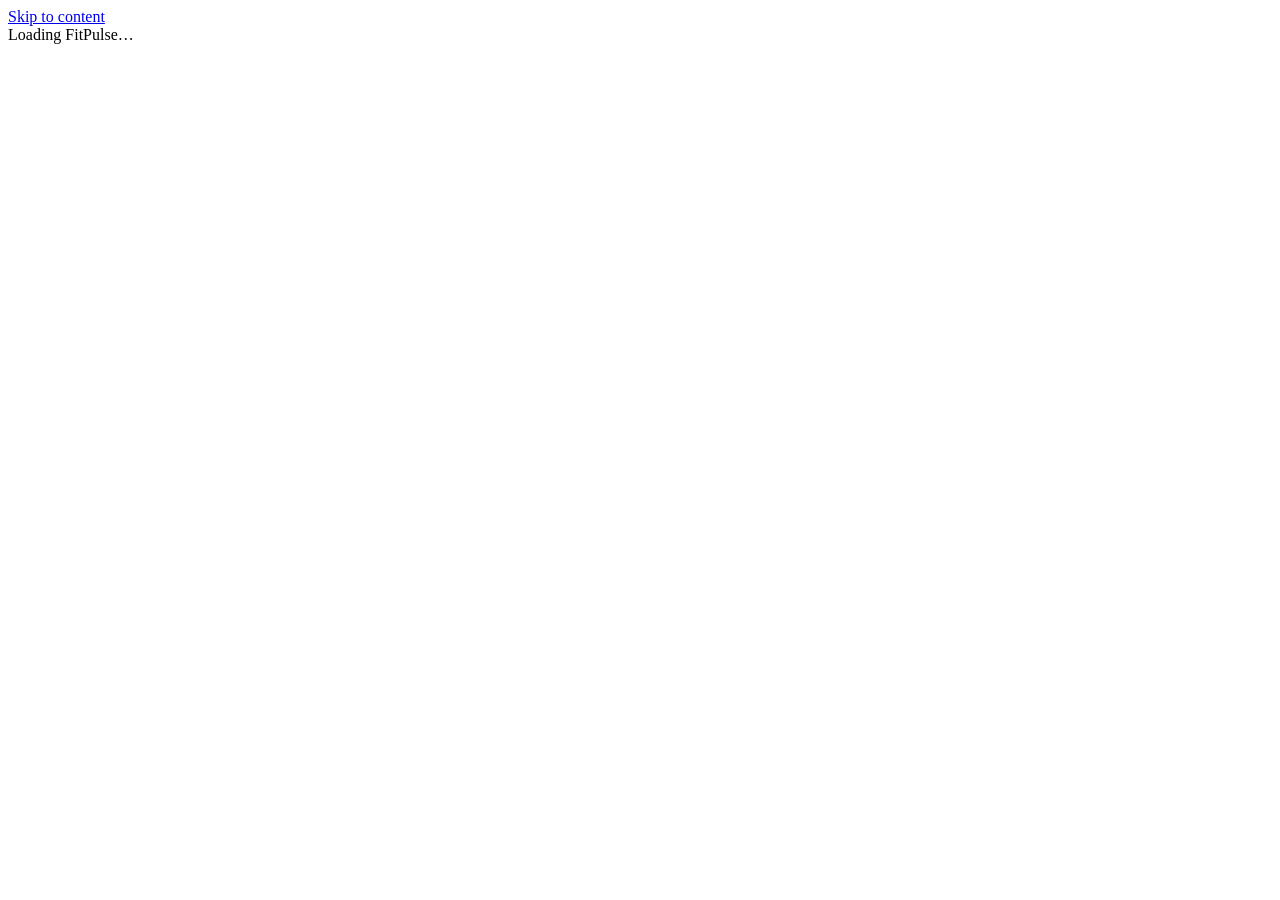
==== commit 52c99a14: "Add FitPulse user platform to the existing app Accounts with secure sessions, config-driven onboardi" ====
--- a/frontend/index.html
+++ b/frontend/index.html
@@ -1,459 +1,24 @@
 <!doctype html>
 <html lang="en">
 <head>
-<meta charset="utf-8">
-<meta name="viewport" content="width=device-width,initial-scale=1">
-<title>FitMetrics — Workout Performance & Training Analytics API</title>
-<link href="https://fonts.googleapis.com/css2?family=Inter:wght@400;500;600;700;800&family=JetBrains+Mono:wght@400;500&display=swap" rel="stylesheet">
-<style>
-:root{--bg:#f5f6fb;--card:#fff;--ink:#141632;--mute:#6b6f8e;--line:#e4e6f0;--pri:#3d3bbf;--pri2:#5b58e6;--acc:#ff7a2f;--good:#14a37f;--code:#12132b}
-*{box-sizing:border-box;margin:0;padding:0}
-body{font-family:Inter,system-ui,sans-serif;background:var(--bg);color:var(--ink);font-size:14px}
-nav{background:#fff;border-bottom:1px solid var(--line);display:flex;align-items:center;gap:28px;padding:14px 40px;position:sticky;top:0;z-index:5}
-.logo{display:flex;align-items:center;gap:9px;font-weight:800;font-size:17px}
-.logo i{width:30px;height:30px;border-radius:8px;background:linear-gradient(135deg,var(--pri),var(--acc));display:grid;place-items:center;color:#fff;font-style:normal;font-size:15px}
-nav a{color:var(--mute);text-decoration:none;font-weight:500;cursor:pointer;padding:6px 2px;border-bottom:2px solid transparent}
-nav a.on{color:var(--pri);border-color:var(--pri)}
-nav .sp{flex:1}
-.pill{font-size:12px;padding:5px 11px;border-radius:99px;background:#e8f7f2;color:var(--good);font-weight:600}
-.btn{background:var(--pri);color:#fff;border:0;border-radius:9px;padding:10px 18px;font-weight:600;cursor:pointer;font-family:inherit}
-.btn.o{background:#fff;color:var(--pri);border:1px solid var(--line)}
-main{max-width:1180px;margin:0 auto;padding:32px 40px 60px}
-section{display:none}section.on{display:block}
-.hero{display:grid;grid-template-columns:1.1fr 1fr;gap:32px;align-items:center;background:linear-gradient(120deg,#1b1a5c,#3d3bbf 60%,#6a4fd8);border-radius:20px;padding:40px;color:#fff;margin-bottom:24px}
-.hero h1{font-size:36px;line-height:1.1;margin:12px 0}
-.hero p{opacity:.85;line-height:1.6;max-width:460px}
-.tag{display:inline-block;font-size:11px;font-weight:700;letter-spacing:.08em;text-transform:uppercase;background:rgba(255,255,255,.14);padding:5px 10px;border-radius:6px}
-.hero .btns{display:flex;gap:10px;margin-top:20px}
-.hero .btn{background:var(--acc)}.hero .btn.o{background:transparent;color:#fff;border-color:rgba(255,255,255,.35)}
-pre,.mono{font-family:'JetBrains Mono',monospace;font-size:12.5px}
-.codebox{background:var(--code);border-radius:14px;padding:18px;color:#cfd2ff;box-shadow:0 20px 40px rgba(0,0,0,.25)}
-.codebox .h{display:flex;gap:6px;margin-bottom:12px;align-items:center;color:#8d90c0;font-size:12px}
-.codebox .h b{width:9px;height:9px;border-radius:50%;background:#ff5f57}.codebox .h b:nth-child(2){background:#febc2e}.codebox .h b:nth-child(3){background:#28c840}
-.k{color:#ff9f6b}.s{color:#9be29b}.n{color:#7cc7ff}
-.grid4{display:grid;grid-template-columns:repeat(4,1fr);gap:16px;margin-bottom:24px}
-.grid2{display:grid;grid-template-columns:1fr 1fr;gap:20px}
-.grid3{display:grid;grid-template-columns:repeat(3,1fr);gap:16px}
-.card{background:var(--card);border:1px solid var(--line);border-radius:14px;padding:20px}
-.stat small{color:var(--mute);font-weight:500;display:flex;justify-content:space-between}
-.stat .v{font-size:28px;font-weight:800;margin:8px 0 4px}
-.stat .v span{font-size:14px;color:var(--mute);font-weight:500}
-.chip{font-size:11px;font-weight:600;padding:3px 8px;border-radius:6px;background:#eeedfd;color:var(--pri)}
-.chip.or{background:#fff1e8;color:#d95f12}.chip.gr{background:#e6f6f1;color:var(--good)}
-h2{font-size:24px;margin-bottom:6px}h3{font-size:15px;margin-bottom:14px}
-.sub{color:var(--mute);margin-bottom:22px}
-.eyebrow{font-size:11px;font-weight:700;letter-spacing:.1em;color:var(--acc);text-transform:uppercase;margin-bottom:6px}
-.zone{display:grid;grid-template-columns:150px 1fr 90px;align-items:center;gap:12px;margin:9px 0;font-size:13px}
-.bar{height:10px;border-radius:6px;background:#eef0f7;overflow:hidden}.bar i{display:block;height:100%;border-radius:6px}
-label{display:block;font-size:12px;font-weight:600;color:var(--mute);margin-bottom:5px}
-input,select,textarea{width:100%;padding:10px 12px;border:1px solid var(--line);border-radius:9px;font-family:inherit;font-size:14px;background:#fafbff}
-.f2{display:grid;grid-template-columns:1fr 1fr;gap:12px;margin-bottom:12px}
-.f3{display:grid;grid-template-columns:1fr 1fr 1fr;gap:12px;margin-bottom:12px}
-.seg{display:flex;gap:6px;margin-bottom:14px}.seg button{flex:1;padding:9px;border:1px solid var(--line);border-radius:9px;background:#fff;font-family:inherit;font-weight:600;color:var(--mute);cursor:pointer}
-.seg button.on{background:var(--pri);color:#fff;border-color:var(--pri)}
-.res{display:flex;justify-content:space-between;align-items:center;padding:12px 0;border-bottom:1px dashed var(--line)}
-.res b{font-size:18px}
-table{width:100%;border-collapse:collapse;font-size:13px}
-th{text-align:left;color:var(--mute);font-weight:600;padding:9px 10px;border-bottom:1px solid var(--line);font-size:12px}
-td{padding:10px;border-bottom:1px solid var(--line)}
-.m{font-family:'JetBrains Mono',monospace;font-size:11px;font-weight:700;padding:3px 7px;border-radius:5px;background:#fff1e8;color:#d95f12}
-.m.get{background:#e6f6f1;color:var(--good)}
-.pg{display:grid;grid-template-columns:1fr 1fr;gap:0;background:var(--code);border-radius:16px;overflow:hidden}
-.pg>div{padding:20px}.pg>div+div{border-left:1px solid #26284d}
-.pg select,.pg textarea{background:#1b1c3d;border-color:#2c2e5a;color:#dfe1ff;font-family:'JetBrains Mono',monospace;font-size:12.5px}
-.pg label{color:#8d90c0}
-.pg pre{color:#cfd2ff;white-space:pre-wrap;min-height:330px}
-.status{font-size:12px;color:#7ee2b8;font-family:'JetBrains Mono',monospace}
-.ep{border:1px solid var(--line);border-radius:12px;margin-bottom:12px;background:#fff}
-.ep .t{display:flex;gap:12px;align-items:center;padding:14px 18px}
-.ep .t code{font-family:'JetBrains Mono',monospace;font-weight:600}
-.ep .t>span:last-child{color:var(--mute);margin-left:auto}
-.ep .b{border-top:1px solid var(--line);padding:14px 18px;display:grid;grid-template-columns:1fr 1fr;gap:16px}
-.ep .b>div{min-width:0}.ep .b pre{white-space:pre-wrap;word-break:break-word;background:#f4f5fb;padding:12px;border-radius:9px;font-size:12px}
-.flow{display:flex;align-items:center;gap:14px;justify-content:center;margin:10px 0 24px}
-.node{background:#fff;border:1px solid var(--line);border-radius:14px;padding:16px 20px;text-align:center;min-width:200px}
-.node.me{border:2px solid var(--pri);background:#f3f2ff}
-.arrow{font-size:12px;color:var(--mute);text-align:center}.arrow b{display:block;font-size:22px;color:var(--acc)}
-
-.grid5{display:grid;grid-template-columns:repeat(4,1fr);gap:16px;margin-bottom:24px}
-.summary{background:#fff;border:1px solid var(--line);border-left:5px solid var(--acc);border-radius:14px;padding:18px 22px;margin-bottom:24px;display:flex;gap:18px;align-items:center}
-.summary .ic{width:44px;height:44px;border-radius:12px;background:#fff1e8;display:grid;place-items:center;font-size:22px;flex:none}
-.summary p{font-size:15px;line-height:1.55}
-.zone.hl{background:#fff7f1;border-radius:8px;padding:4px 6px;margin-left:-6px;margin-right:-6px;font-weight:700}
-.zone.hl b{color:#d95f12}
-.meter{height:12px;border-radius:8px;background:linear-gradient(90deg,#a5b4fc,#6ee7b7,#fcd34d,#fb923c,#f43f5e);position:relative;margin:18px 0 8px}
-.meter i{position:absolute;top:-6px;width:4px;height:24px;background:var(--ink);border-radius:3px}
-.lvl{display:flex;gap:4px;margin-top:10px}.lvl span{flex:1;text-align:center;font-size:11px;padding:6px 0;border-radius:6px;background:#eef0f7;color:var(--mute);font-weight:600}
-.lvl span.on{background:var(--pri);color:#fff}
-.sec{font-size:11px;font-weight:700;letter-spacing:.08em;color:var(--mute);text-transform:uppercase;margin:16px 0 4px}
-
-nav{gap:22px}
-.grid5{display:grid;grid-template-columns:repeat(4,1fr);gap:16px;margin-bottom:24px}
-.summary{background:#fff;border:1px solid var(--line);border-left:5px solid var(--acc);border-radius:14px;padding:18px 22px;margin-bottom:24px;display:flex;gap:18px;align-items:center}
-.summary .ic{width:44px;height:44px;border-radius:12px;background:#fff1e8;display:grid;place-items:center;font-size:22px;flex:none}
-.summary p{font-size:15px;line-height:1.55}
-.zone.hl{background:#fff7f1;border-radius:8px;padding:4px 6px;margin-left:-6px;margin-right:-6px;font-weight:700}
-.zone.hl b{color:#d95f12}
-.meter{height:12px;border-radius:8px;background:linear-gradient(90deg,#a5b4fc,#6ee7b7,#fcd34d,#fb923c,#f43f5e);position:relative;margin:18px 0 8px}
-.meter i{position:absolute;top:-6px;width:4px;height:24px;background:var(--ink);border-radius:3px}
-.meter.acwr{background:linear-gradient(90deg,#a5b4fc 0 32%,#6ee7b7 32% 52%,#fcd34d 52% 60%,#f43f5e 60%)}
-.scale{display:flex;justify-content:space-between;font-size:11px;color:var(--mute)}
-.lvl{display:flex;gap:4px;margin-top:10px}.lvl span{flex:1;text-align:center;font-size:11px;padding:6px 0;border-radius:6px;background:#eef0f7;color:var(--mute);font-weight:600}
-.lvl span.on{background:var(--pri);color:#fff}
-.sec{font-size:11px;font-weight:700;letter-spacing:.08em;color:var(--mute);text-transform:uppercase;margin:16px 0 4px}
-.ring{width:150px;height:150px;border-radius:50%;display:grid;place-items:center;margin:6px auto 12px}
-.ring div{width:118px;height:118px;border-radius:50%;background:#fff;display:grid;place-items:center;text-align:center}
-.ring b{font-size:38px;line-height:1}.ring small{color:var(--mute);font-weight:600}
-.rec{background:#f3f2ff;border-radius:12px;padding:14px 16px;margin-top:12px}
-.rec b{color:var(--pri)}
-.flag{font-size:12.5px;color:#b4471a;background:#fff4ec;border-radius:8px;padding:8px 10px;margin-top:8px}
-.hbar{display:grid;grid-template-columns:90px 1fr 70px;gap:10px;align-items:center;margin:8px 0;font-size:13px}
-.sets td input{padding:6px 8px;font-size:13px}
-.sets td{padding:6px 6px}
-.x{background:none;border:0;color:var(--mute);cursor:pointer;font-size:16px}
-.modal{position:fixed;inset:0;background:rgba(20,22,50,.45);display:none;place-items:center;z-index:20}
-.modal.on{display:grid}
-.modal .card{width:440px;box-shadow:0 30px 60px rgba(0,0,0,.25)}
-.keybox{font-family:'JetBrains Mono',monospace;background:#12132b;color:#7ee2b8;padding:12px;border-radius:9px;margin:10px 0;word-break:break-all;font-size:13px}
-.grp{font-size:11px;font-weight:700;letter-spacing:.08em;color:var(--acc);text-transform:uppercase;margin:22px 0 8px}
-</style>
+  <meta charset="utf-8">
+  <meta name="viewport" content="width=device-width, initial-scale=1">
+  <title>FitPulse — training plans built around you</title>
+  <meta name="description" content="Tell FitPulse about your goals, schedule and equipment. Your plan comes back from the FitPulse processing system, and you log and track every session in one place.">
+  <meta name="theme-color" content="#0b1215">
+  <link rel="icon" href="data:image/svg+xml,%3Csvg xmlns='http://www.w3.org/2000/svg' viewBox='0 0 32 32'%3E%3Crect width='32' height='32' rx='8' fill='%23059669'/%3E%3Cpath d='M5 17h5l3-7 5 13 3-6h6' fill='none' stroke='white' stroke-width='2.6' stroke-linecap='round' stroke-linejoin='round'/%3E%3C/svg%3E">
+  <link rel="preconnect" href="https://fonts.googleapis.com">
+  <link rel="preconnect" href="https://fonts.gstatic.com" crossorigin>
+  <link href="https://fonts.googleapis.com/css2?family=Inter:wght@400;500;600;700&family=Space+Grotesk:wght@500;600;700&display=swap" rel="stylesheet">
+  <link rel="stylesheet" href="/app.css">
 </head>
 <body>
-<nav>
-  <div class="logo"><i>⚡</i>FitMetrics</div>
-  <a data-s="dash" class="on">Dashboard</a><a data-s="calc">Workout Lab</a><a data-s="train">Training Load</a><a data-s="cardio">Cardio &amp; Pace</a><a data-s="str">Strength</a><a data-s="play">Playground</a><a data-s="docs">Docs</a><a data-s="intg">Integration</a>
-  <div class="sp"></div><span class="pill" id="health">● checking…</span><button class="btn" onclick="openKey()">Get API Key</button>
-</nav>
-<div class="modal" id="keyModal"><div class="card">
-  <h3>Get a free FitMetrics API key</h3><p class="sub" style="margin-bottom:14px">Keys are sent in the <code class="mono">X-API-Key</code> header · 60 requests/min.</p>
-  <div id="keyForm"><label>Name</label><input id="kName" value="Yasash S"><label style="margin-top:10px">Email</label><input id="kMail" value="yasash@vitstudent.ac.in">
-  <div id="kErr" style="color:#d0314a;font-size:13px;margin-top:8px"></div><div style="display:flex;gap:8px;margin-top:12px"><button class="btn" onclick="makeKey()">Generate key</button><button class="btn o" onclick="closeKey()">Cancel</button></div></div>
-  <div id="keyDone" style="display:none"><label>Your API key</label><div class="keybox" id="kOut"></div><p style="font-size:13px;color:var(--mute)">Saved in this browser — the website now uses your key.</p><button class="btn" style="margin-top:12px" onclick="closeKey()">Done</button></div>
-</div></div>
-<main>
-<div id="offline" style="display:none;background:#fff4ec;border:1px solid #ffb488;border-radius:14px;padding:16px 20px;margin-bottom:22px;font-size:14px;line-height:1.6">
-  <b style="color:#d95f12">The FitMetrics backend isn't reachable.</b> The website needs the Python API running.<br>
-  Start it with <b>start_windows.bat</b> (double-click) or <code class="mono">python run.py</code> in the project folder, then open <code class="mono">http://localhost:8000</code>.
-  <span style="color:var(--mute)">Trying: <code class="mono" id="apiUrl"></code></span>
-</div>
-<!-- DASHBOARD -->
-<section id="dash" class="on">
-  <div class="hero">
-    <div><span class="tag">Workout Performance & Training Analytics API</span>
-      <h1>Know what every<br>workout really did.</h1>
-      <p>FitMetrics turns workouts into calories, intensity, training load, recovery, injury risk, readiness, race predictions and strength levels — all delivered as secure REST APIs.</p>
-      <div class="btns"><button class="btn" onclick="go('play')">Try the API</button><button class="btn o" onclick="go('docs')">Read the docs</button></div></div>
-    <div class="codebox"><div class="h"><b></b><b></b><b></b>&nbsp; POST /api/v1/metrics/workout-analysis</div>
-<pre><span style="color:#8d90c0">X-API-Key: fm_••••••••</span>
-{ <span class="k">"activity"</span>: <span class="s">"running"</span>, <span class="k">"duration"</span>: <span class="n">45</span>, <span class="k">"avgHr"</span>: <span class="n">172</span> }
-<span style="color:#7ee2b8">200 OK · 41 ms</span>
-{
-  <span class="k">"caloriesBurned"</span>: <span class="n" id="hK">—</span>,
-  <span class="k">"zone"</span>: <span class="s" id="hZ">—</span>,
-  <span class="k">"trainingLoad"</span>: <span class="n" id="hL">—</span>,
-  <span class="k">"recoveryHours"</span>: <span class="n" id="hR">—</span>
-}</pre></div>
+  <a class="skip-link" href="#main">Skip to content</a>
+  <div id="app" aria-live="polite">
+    <div class="boot" role="status"><span class="spinner" aria-hidden="true"></span><span>Loading FitPulse…</span></div>
   </div>
-  <div class="summary"><div class="ic">🏃</div><div><div class="eyebrow" style="margin:0 0 4px">Latest workout analysis</div><p id="dSum">—</p></div></div>
-  <div class="grid5">
-    <div class="card stat"><small>Calories Burned <span class="chip or">Running</span></small><div class="v" id="dK">—<span> kcal</span></div><small id="dKm">—</small></div>
-    <div class="card stat"><small>Workout Intensity <span class="chip or" id="dIl">—</span></small><div class="v" id="dI">—<span> %HRR</span></div><small id="dIz">—</small></div>
-    <div class="card stat"><small>Readiness Today <span class="chip gr" id="dRs">—</span></small><div class="v" id="dR">—<span> /100</span></div><small id="dRr">—</small></div>
-    <div class="card stat"><small>Training Balance <span class="chip" id="dAz">—</span></small><div class="v" id="dA">—<span> ACWR</span></div><small id="dAr">—</small></div>
-  </div>
-  <div class="grid2">
-    <div class="card"><h3>Heart-Rate Zones <span class="chip" style="float:right">avg HR 172 highlighted</span></h3><div id="dZones"></div></div>
-    <div class="card"><h3>This Week's Sessions</h3>
-      <table><tr><th>Activity</th><th>Duration</th><th>Avg HR</th><th>Zone</th><th>Load</th><th>Burned</th></tr><tbody id="dLog"></tbody></table>
-      <div class="res" style="border:0;margin-top:6px"><span>Weekly training load</span><b id="dLogT">—</b></div></div>
-  </div>
-</section>
-
-<!-- WORKOUT LAB -->
-<section id="calc">
-  <div class="eyebrow">Workout Lab</div><h2>Analyse a workout</h2><p class="sub">Every result comes from a live call to <code class="mono">/metrics/workout-analysis</code> — download it as a PDF report.</p>
-  <div class="grid2">
-    <div class="card">
-      <h3>Session</h3>
-      <div class="f3"><div><label>Activity</label><select id="cAct"><option value="running">Running</option><option value="cycling">Cycling</option><option value="swimming">Swimming</option><option value="hiit">HIIT</option><option value="football">Football</option><option value="badminton">Badminton</option><option value="weight_training">Weight training</option></select></div><div><label>Duration (min)</label><input id="cD" value="45"></div><div><label>Climate</label><select id="cCl"><option value="normal">Normal</option><option value="hot">Hot</option></select></div></div>
-      <div class="f3"><div><label>Avg HR (bpm)</label><input id="cHr" value="172"></div><div><label>Resting HR</label><input id="cRhr" value="62"></div><div><label>Age</label><input id="cA" value="21"></div></div>
-      <div class="f3"><div><label>Body weight (kg)</label><input id="cW" value="74"></div><div><label>Gender</label><select id="cG"><option value="male">Male</option><option value="female">Female</option></select></div><div><label>Athlete name</label><input id="cN" value="Yasash S"></div></div>
-      <div style="display:flex;gap:10px;margin-top:6px"><button class="btn" style="flex:1" onclick="calc()">Analyse workout</button><button class="btn o" style="flex:1" onclick="pdf()">⬇ Download PDF report</button></div>
-    </div>
-    <div class="card"><h3>Results <span class="chip gr" style="float:right">Live from API</span></h3><div id="cOut"></div></div>
-  </div>
-</section>
-
-<!-- TRAINING LOAD -->
-<section id="train">
-  <div class="eyebrow">Training management</div><h2>Training load, injury risk & readiness</h2><p class="sub">Acute:Chronic Workload Ratio from the last 28 days of training load, plus today's readiness and session recommendation.</p>
-  <div class="grid2" style="grid-template-columns:1.35fr 1fr">
-    <div class="card"><h3>Last 28 days of training load <span class="chip" style="float:right">TRIMP per day</span></h3>
-      <svg id="tChart" viewBox="0 0 600 190" style="width:100%;height:190px"></svg>
-      <div style="display:flex;gap:18px;font-size:12px;color:var(--mute);margin-top:4px"><span><b style="color:#a9a6f2">■</b> earlier days</span><span><b style="color:#ff7a2f">■</b> last 7 days (acute)</span><span><b style="color:#3d3bbf">- - -</b> 28-day avg (chronic)</span><span><b style="color:#d95f12">—</b> 7-day avg (acute)</span></div>
-      <div class="meter acwr"><i id="tPin" style="left:50%"></i></div><div class="scale" style="position:relative;height:14px"><span style="position:absolute;left:0">0.0</span><span style="position:absolute;left:32%;transform:translateX(-50%)">0.8</span><span style="position:absolute;left:52%;transform:translateX(-50%)">1.3</span><span style="position:absolute;left:60%;transform:translateX(-50%)">1.5</span><span style="position:absolute;right:0">2.5</span></div>
-      <div class="grid3" style="margin-top:16px">
-        <div><label>ACWR</label><b style="font-size:26px" id="tAc">—</b> <span class="chip" id="tZ">—</span></div>
-        <div><label>Acute / Chronic</label><b style="font-size:18px" id="tAcu">—</b></div>
-        <div><label>Monotony · Strain</label><b style="font-size:18px" id="tMon">—</b></div>
-      </div>
-      <div class="rec" id="tAdv">—</div>
-      <button class="btn o" style="margin-top:14px" onclick="randomLoads()">Simulate a load spike</button>
-    </div>
-    <div class="card"><h3>Readiness check</h3>
-      <div class="f2"><div><label>Last session load</label><input id="rL" value="121"></div><div><label>Hours since</label><input id="rH" value="40"></div></div>
-      <div class="f2"><div><label>Resting HR today</label><input id="rR" value="61"></div><div><label>Baseline resting HR</label><input id="rB" value="62"></div></div>
-      <div class="f2"><div><label>Sleep (h)</label><input id="rS" value="7.5"></div><div><label>Soreness (1–5)</label><input id="rSo" value="2"></div></div>
-      <button class="btn" style="width:100%" onclick="ready()">Check readiness</button>
-      <div class="ring" id="rRing"><div><span><b id="rScore">—</b><br><small id="rStat">—</small></span></div></div>
-      <div id="rBreak"></div><div class="rec" id="rRec">—</div><div id="rFlags"></div>
-    </div>
-  </div>
-</section>
-
-<!-- CARDIO -->
-<section id="cardio">
-  <div class="eyebrow">Cardio</div><h2>Pace analysis & VO₂max</h2><p class="sub">Race-time predictions with the Riegel model and cardio fitness from heart-rate data or a Cooper test.</p>
-  <div class="grid2">
-    <div class="card"><h3>Pace & race predictor</h3>
-      <div class="f3"><div><label>Activity</label><select id="pA"><option value="running">Running</option><option value="cycling">Cycling</option></select></div><div><label>Distance (km)</label><input id="pD" value="5"></div><div><label>Time (min)</label><input id="pT" value="25"></div></div>
-      <button class="btn" style="width:100%" onclick="paceCalc()">Analyse pace</button>
-      <div class="grid3" style="margin:18px 0 6px"><div><label>Pace</label><b style="font-size:24px" id="pP">—</b><small style="color:var(--mute)"> /km</small></div><div><label>Speed</label><b style="font-size:24px" id="pS">—</b><small style="color:var(--mute)"> km/h</small></div><div><label>Model</label><small id="pM" class="mono">—</small></div></div>
-      <table><tr><th>Predicted distance</th><th>Finish time</th><th>Pace /km</th></tr><tbody id="pTab"></tbody></table>
-    </div>
-    <div class="card"><h3>VO₂max & fitness age</h3>
-      <div class="f3"><div><label>Age</label><input id="vA" value="21"></div><div><label>Gender</label><select id="vG"><option value="male">Male</option><option value="female">Female</option></select></div><div><label>Resting HR</label><input id="vR" value="62"></div></div>
-      <div class="f2"><div><label>Measured max HR (optional)</label><input id="vM" placeholder="auto"></div><div><label>Cooper 12-min distance m (optional)</label><input id="vC" placeholder="—"></div></div>
-      <button class="btn" style="width:100%" onclick="vo2()">Estimate VO₂max</button>
-      <div style="text-align:center;margin:18px 0 4px"><b style="font-size:44px" id="vV">—</b> <span style="color:var(--mute)">ml/kg/min</span><br><span class="chip gr" id="vRt" style="font-size:13px">—</span></div>
-      <div class="lvl" id="vLvl"></div>
-      <div class="res"><span>Fitness age</span><b id="vFa">—</b></div><div class="res"><span>Next rating at</span><b id="vN">—</b></div><div class="res" style="border:0"><span>Method</span><b id="vMe" style="font-size:13px">—</b></div>
-    </div>
-  </div>
-</section>
-
-<!-- STRENGTH -->
-<section id="str">
-  <div class="eyebrow">Strength</div><h2>Strength analysis & session volume</h2><p class="sub">Estimate 1RM and strength level from one set, or log a full gym session to get volume, intensity and muscle-group breakdown.</p>
-  <div class="grid2" style="grid-template-columns:1fr 1.3fr">
-    <div class="card"><h3>1RM & strength level</h3>
-      <div class="f2"><div><label>Exercise</label><select id="sEx"><option value="bench_press">Bench press</option><option value="squat">Squat</option><option value="deadlift">Deadlift</option><option value="overhead_press">Overhead press</option></select></div><div><label>Bodyweight (kg)</label><input id="sBw" value="74"></div></div>
-      <div class="f2"><div><label>Weight (kg)</label><input id="sW" value="80"></div><div><label>Reps</label><input id="sR" value="6"></div></div>
-      <button class="btn" style="width:100%" onclick="lift()">Analyse lift</button>
-      <div style="text-align:center;margin:18px 0 4px"><label>Estimated 1RM</label><b style="font-size:40px" id="s1">—</b> <span style="color:var(--mute)">kg</span></div>
-      <div class="lvl" id="sLvl"></div>
-      <div id="sOut" style="margin-top:8px"></div>
-    </div>
-    <div class="card"><h3>Session volume <span class="chip" style="float:right">/metrics/session-volume</span></h3>
-      <table class="sets"><tr><th>Exercise</th><th>Weight (kg)</th><th>Reps</th><th></th></tr><tbody id="vSets"></tbody></table>
-      <div style="display:flex;gap:8px;margin:10px 0 4px"><button class="btn o" onclick="addSet()">+ Add set</button><button class="btn" onclick="volume()">Analyse session</button></div>
-      <div class="grid3" style="margin-top:14px"><div><label>Total volume</label><b style="font-size:22px" id="vVol">—</b></div><div><label>Avg intensity</label><b style="font-size:22px" id="vInt">—</b></div><div><label>Est. calories</label><b style="font-size:22px" id="vK">—</b></div></div>
-      <div class="sec">Muscle groups (sets)</div><div id="vMus"></div>
-    </div>
-  </div>
-</section>
-
-<!-- PLAYGROUND -->
-<section id="play">
-  <div class="eyebrow">Developer tools</div><h2>API Playground</h2><p class="sub">Pick an endpoint, edit the JSON body and send an authenticated request to FitMetrics.</p>
-  <div class="pg">
-    <div><label>Endpoint</label><select id="pEp" onchange="fillBody()"></select>
-      <label style="margin-top:12px">Header · X-API-Key</label><input id="pKey" class="mono">
-      <label style="margin-top:12px">Request body (JSON)</label><textarea id="pBody" rows="13"></textarea>
-      <button class="btn" style="margin-top:14px;background:var(--acc)" onclick="send()">Send request ▶</button></div>
-    <div><label>Response <span class="status" id="pStat" style="float:right"></span></label><pre id="pOut">// response will appear here</pre></div>
-  </div>
-</section>
-
-<!-- DOCS -->
-<section id="docs">
-  <div class="eyebrow">Reference</div><h2>API Documentation</h2><p class="sub">Base URL <code class="mono">https://fitmetrics-api.onrender.com/api/v1</code> · Auth: <code class="mono">X-API-Key</code> header · Responses use <code class="mono">{ success, data }</code> · Interactive Swagger at <code class="mono">/docs</code></p>
-  <div id="dList"></div>
-  <div class="card" style="margin-top:20px"><h3>Error responses</h3><table><tr><th>Code</th><th>Meaning</th><th>Example body</th></tr>
-    <tr><td><b>400</b></td><td>Invalid business input</td><td class="mono">{"success":false,"error":"unknown activity 'chess' ..."}</td></tr>
-    <tr><td><b>401</b></td><td>Missing or invalid API key</td><td class="mono">{"success":false,"error":"invalid API key"}</td></tr>
-    <tr><td><b>422</b></td><td>Schema validation failed</td><td class="mono">{"success":false,"error":"validation failed","details":[...]}</td></tr>
-    <tr><td><b>429</b></td><td>Rate limit exceeded (60/min free, 300/min partner)</td><td class="mono">{"success":false,"error":"rate limit of 60 requests/min exceeded ..."}</td></tr>
-    <tr><td><b>503</b></td><td>Partner FitPulse unavailable (energy-balance)</td><td class="mono">{"success":false,"error":"FitPulse service unavailable ..."}</td></tr></table></div>
-</section>
-
-<!-- INTEGRATION -->
-<section id="intg">
-  <div class="eyebrow">Service-to-service</div><h2>Partner Integration</h2><p class="sub">FitPulse (23MIC0052) answers <b>“how much energy does this person need?”</b> — FitMetrics (23MIC0060) answers <b>“what did this workout actually do?”</b></p>
-  <div class="flow">
-    <div class="node"><b>FitPulse API</b><br><small style="color:var(--mute)">23MIC0052 · energy needs</small></div>
-    <div class="arrow">POST /fitness/calories<b>⇄</b>JSON</div>
-    <div class="node me"><b>FitMetrics API</b><br><small style="color:var(--mute)">23MIC0060 · workout analytics</small></div>
-    <div class="arrow">POST /metrics/* + partner key<b>⇄</b>JSON</div>
-    <div class="node"><b>Progress Manager</b><br><small style="color:var(--mute)">23MIC0052 · progress tracking</small></div>
-  </div>
-  <div class="grid2">
-    <div class="card"><h3>Consumed by FitMetrics <span class="chip or" style="float:right">Inbound data</span></h3>
-      <div class="res"><span>Partner endpoint</span><b class="mono" style="font-size:13px">POST /fitness/calories</b></div>
-      <div class="res"><span>Used for</span><b style="font-size:14px">Maintenance calories in energy balance</b></div>
-      <div class="res"><span>Maintenance (from FitPulse)</span><b id="iMaint">—</b></div>
-      <div class="res"><span>Exercise (from FitMetrics)</span><b id="iEx">—</b></div>
-      <div class="res"><span>Net energy balance</span><b id="iNet">—</b></div></div>
-    <div class="card"><h3>Provided to partner <span class="chip gr" style="float:right">Partner key · 300 req/min</span></h3>
-      <table><tr><th>Partner feature</th><th>FitMetrics endpoint</th></tr>
-      <tr><td>Workout log entry</td><td class="mono">/metrics/workout-analysis</td></tr>
-      <tr><td>Injury-risk alerts on progress page</td><td class="mono">/metrics/training-balance</td></tr>
-      <tr><td>Daily plan suggestion</td><td class="mono">/metrics/readiness</td></tr>
-      <tr><td>Strength progress charts</td><td class="mono">/metrics/strength-analysis</td></tr>
-      <tr><td>Gym session logging</td><td class="mono">/metrics/session-volume</td></tr>
-      <tr><td>Running progress (pace)</td><td class="mono">/metrics/pace</td></tr></table></div>
-  </div>
-</section>
-</main>
-<script>
-// API location: ?api=… override, otherwise the same server that served this page
-const API = new URLSearchParams(location.search).get('api')
-  || (location.protocol.startsWith('http') ? location.origin + '/api/v1'   // same server serves site + API (local, Vercel, Render)
-  : 'http://localhost:8000/api/v1');
-const DEMO = 'fm_demo_public_key';
-const $ = id => document.getElementById(id);
-const store = {get(){try{return localStorage.getItem('fm_key')||null}catch(e){return null}}, set(v){try{v?localStorage.setItem('fm_key',v):localStorage.removeItem('fm_key')}catch(e){}}};
-let KEY = store.get() || DEMO;
-const hdr = () => ({'Content-Type':'application/json','X-API-Key':KEY});
-async function post(p, b, retried){
-  let r; const used = KEY;
-  try { r = await fetch(API + p, {method:'POST', headers:hdr(), body:JSON.stringify(b)}); }
-  catch(e){ offline(true); return {success:false, error:'Cannot reach the FitMetrics API at '+API}; }
-  if(r.status===401 && used!==DEMO && !retried){ resetKey(); return post(p,b,true); }  // stale saved key → fall back to demo key
-  try { return await r.json(); } catch(e){ return {success:false, error:'Unexpected response ('+r.status+')'}; }
-}
-function errText(r){return r.details?r.details.map(d=>`${d.field||'input'}: ${d.message}`).join('<br>'):(r.error||'Request failed')}
-function resetKey(){ KEY=DEMO; store.set(''); const k=$('pKey'); if(k) k.value=DEMO; health(); }
-async function checkKey(){ if(KEY===DEMO) return; try{ const r=await fetch(API+'/keys/me',{headers:{'X-API-Key':KEY}}); if(r.status===401) resetKey(); }catch(e){} }
-function offline(on){ const o=$('offline'); if(o) o.style.display=on?'block':'none'; }
-async function safe(fn){ try{ await fn(); } catch(e){ console.warn(fn.name, e); } }
-const v = id => +$(id).value;
-const RUN = {activity:'running',duration:45,weight:74,age:21,restingHr:62,avgHr:172};
-const LOADS = [55,0,70,0,60,85,0, 60,0,75,0,65,90,0, 65,0,80,0,70,95,0, 121,0,68,0,47,95,0];
-let loads = LOADS.slice();
-let SETS = [['bench_press',80,6],['bench_press',80,6],['bench_press',75,8],['barbell_row',60,10],['barbell_row',60,10],['squat',100,5],['squat',100,5],['bicep_curl',14,12]];
-const EPS = {
- '/metrics/workout-analysis': {g:'Workout',d:'Full workout report: calories, zone, load, recovery, fluids', b:RUN},
- '/metrics/workout-intensity': {g:'Workout',d:'%HRR, zone, intensity label and TRIMP load', b:{age:21,restingHr:62,avgHr:150,duration:40}},
- '/metrics/calories-burned': {g:'Workout',d:'Calories burned for an activity (MET)', b:{activity:'running',duration:45,weight:74}},
- '/metrics/heart-rate-zones': {g:'Workout',d:'5 Karvonen heart-rate zones', b:{age:21,restingHr:62}},
- '/metrics/hydration': {g:'Workout',d:'Post-workout fluid replacement plan', b:{weight:74,duration:45,intensity:'high',climate:'normal'}},
- '/metrics/training-balance': {g:'Training management',d:'ACWR injury risk, monotony & strain (28 daily loads)', b:{dailyLoads:LOADS}},
- '/metrics/readiness': {g:'Training management',d:'Readiness score + today\'s session recommendation', b:{lastLoad:121,hoursSince:40,restingHr:61,baselineRestingHr:62,sleepHours:7.5,soreness:2}},
- '/metrics/pace': {g:'Cardio',d:'Pace, speed and Riegel race predictions', b:{activity:'running',distance:5,duration:25}},
- '/metrics/vo2max': {g:'Cardio',d:'VO2max estimate, rating and fitness age', b:{age:21,gender:'male',restingHr:62}},
- '/metrics/strength-analysis': {g:'Strength',d:'1RM, training loads, rep targets, strength level', b:{exercise:'bench_press',weight:80,reps:6,bodyweight:74}},
- '/metrics/session-volume': {g:'Strength',d:'Gym session volume, intensity and muscle groups', b:{bodyweight:74,sets:[{exercise:'bench_press',weight:80,reps:6},{exercise:'squat',weight:100,reps:5}]}},
- '/metrics/energy-balance': {g:'Partner integration',d:'Net calories — maintenance from FitPulse API', b:{age:21,gender:'male',height:178,weight:74,activityLevel:'moderate',caloriesEaten:2300,workouts:[{activity:'running',duration:45,weight:74}]}},
- '/reports/workout': {g:'Reports & keys',d:'Download a PDF workout report (application/pdf)', b:{...RUN,athlete:'Yasash S',strength:{exercise:'bench_press',weight:80,reps:6}}},
- '/keys': {g:'Reports & keys',d:'Issue a free API key (public — no key needed)', b:{name:'Yasash S',email:'yasash@vitstudent.ac.in'}},
-};
-function go(s){document.querySelectorAll('nav a').forEach(a=>a.classList.toggle('on',a.dataset.s==s));document.querySelectorAll('section').forEach(x=>x.classList.toggle('on',x.id==s));}
-document.querySelectorAll('nav a').forEach(a=>a.onclick=()=>go(a.dataset.s));
-const row=(k,val,c='')=>`<div class="res"><span>${k}</span><b>${val} ${c}</b></div>`;
-const ZC=['#a5b4fc','#6ee7b7','#fcd34d','#fb923c','#f43f5e'];
-function zonesHtml(z,max,hr){return z.map((r,i)=>`<div class="zone ${hr>=r.min&&hr<r.max?'hl':''}"><span>${r.zone}</span><div class="bar"><i style="width:${r.max/max*100}%;background:${ZC[i]}"></i></div><b>${r.min}–${r.max}</b></div>`).join('')}
-function keyLabel(){return KEY==DEMO?'demo key':'your key'}
-// ---------- API key modal
-function openKey(){$('keyModal').classList.add('on');$('keyForm').style.display='';$('keyDone').style.display='none'}
-function closeKey(){$('keyModal').classList.remove('on')}
-async function makeKey(){let r;try{r=await fetch(API+'/keys',{method:'POST',headers:{'Content-Type':'application/json'},body:JSON.stringify({name:$('kName').value,email:$('kMail').value})}).then(r=>r.json())}catch(e){r={success:false,error:'API is offline — start the backend first.'}}
-  if(!r.success&&r.details){r.error=r.details.map(d=>d.field+': '+d.message).join(', ')}
-  if(!r.success){$('kErr').textContent=r.error||'Could not create key';return}$('kErr').textContent='';KEY=r.data.apiKey;store.set(KEY);$('kOut').textContent=KEY;$('keyForm').style.display='none';$('keyDone').style.display='';$('pKey').value=KEY;health()}
-function alertBox(t){$('kOut').textContent=t}
-function health(){return fetch(API+'/health').then(r=>r.json()).then(()=>{offline(false);$('health').textContent='● API online · '+keyLabel();$('health').style.cssText='';return true})
-  .catch(()=>{offline(true);$('health').textContent='● API offline';$('health').style.cssText='background:#fdecee;color:#d0314a';return false})}
-// ---------- dashboard
-async function dash(){
-  health();
-  const a=(await post('/metrics/workout-analysis',RUN)).data;
-  $('hK').textContent=a.caloriesBurned;$('hZ').textContent='"'+a.zone+'"';$('hL').textContent=a.trainingLoad;$('hR').textContent=a.recoveryHours;
-  $('dSum').textContent=a.summary;
-  $('dK').innerHTML=a.caloriesBurned+'<span> kcal</span>';$('dKm').textContent=a.caloriesPerMin+' kcal/min · 45 min';
-  $('dI').innerHTML=a.percentHrr+'<span> %HRR</span>';$('dIl').textContent=a.intensity;$('dIz').textContent=a.zone+' · load '+a.trainingLoad;
-  const r=(await post('/metrics/readiness',EPS['/metrics/readiness'].b)).data;
-  $('dR').innerHTML=r.readinessScore+'<span> /100</span>';$('dRs').textContent=r.status;$('dRr').textContent=r.recommendation.type+' · '+r.recommendation.zone;
-  const t=(await post('/metrics/training-balance',{dailyLoads:LOADS})).data;
-  $('dA').innerHTML=t.acwr+'<span> ACWR</span>';$('dAz').textContent=t.zone;$('dAr').textContent='Injury risk: '+t.injuryRisk;
-  const z=(await post('/metrics/heart-rate-zones',{age:21,restingHr:62})).data;$('dZones').innerHTML=zonesHtml(z.zones,z.maxHr,172)+`<p style="color:var(--mute);font-size:12px;margin-top:10px">Max HR ${z.maxHr} bpm (Tanaka) · Heart-rate reserve ${z.heartRateReserve} bpm (Karvonen)</p>`;
-  const log=[['running',45,172],['cycling',60,138],['hiit',20,180],['swimming',30,150]];let tot=0,rows='';
-  for(const [ac,d,hr] of log){const w=(await post('/metrics/workout-analysis',{...RUN,activity:ac,duration:d,avgHr:hr})).data;tot+=w.trainingLoad;rows+=`<tr><td>${ac}</td><td>${d} min</td><td>${hr}</td><td><span class="chip ${w.intensity=='High'||w.intensity=='Maximal'?'or':''}">${w.zone.split(' ·')[0]}</span></td><td>${w.trainingLoad}</td><td><b>${w.caloriesBurned} kcal</b></td></tr>`}
-  $('dLog').innerHTML=rows;$('dLogT').textContent=tot+' TRIMP';
-  const e=await post('/metrics/energy-balance',EPS['/metrics/energy-balance'].b);
-  if(e.success){$('iMaint').textContent=e.data.maintenanceCalories+' kcal/day';$('iEx').textContent=e.data.exerciseCalories+' kcal';$('iNet').textContent=e.data.netBalance+' kcal ('+e.data.status+')';}
-  else{$('iMaint').textContent='FitPulse unavailable (503)';}
-}
-// ---------- workout lab
-function wBody(){return {activity:$('cAct').value,duration:v('cD'),weight:v('cW'),age:v('cA'),restingHr:v('cRhr'),avgHr:v('cHr'),gender:$('cG').value,climate:$('cCl').value}}
-async function calc(){
-  const w=await post('/metrics/workout-analysis',wBody());
-  if(!w.success){$('cOut').innerHTML=`<div class="flag">${errText(w)}</div>`;return}
-  const a=w.data;
-  $('cOut').innerHTML=`<div class="rec" style="margin:0 0 6px">${a.summary}</div>`+row('Calories burned',a.caloriesBurned+' kcal',`<span class="chip">${a.caloriesPerMin}/min</span>`)+
-   `<div class="meter"><i style="left:${a.percentHrr}%"></i></div><div class="res" style="padding-top:4px"><span>Intensity</span><b>${a.percentHrr}% HRR <span class="chip or">${a.zone}</span></b></div>`+
-   row('Training load',a.trainingLoad+' TRIMP',`<span class="chip">${a.loadRating}</span>`)+row('Recovery time','~'+a.recoveryHours+' h')+
-   row('Sweat loss / drink',a.hydration.sweatLossLitres+' L / '+a.hydration.drinkLitres+' L',`<span class="chip">${a.hydration.electrolytes?'+ electrolytes':'water'}</span>`);
-}
-async function pdf(){let r;try{r=await fetch(API+'/reports/workout',{method:'POST',headers:hdr(),body:JSON.stringify({...wBody(),athlete:$('cN').value})})}catch(e){offline(true);return}
-  if(!r.ok){const j=await r.json().catch(()=>({}));$('cOut').insertAdjacentHTML('afterbegin',`<div class="flag">PDF failed: ${j.error||r.status}</div>`);return}
-  const b=await r.blob();const u=URL.createObjectURL(b);const l=document.createElement('a');l.href=u;l.download='fitmetrics-workout-report.pdf';l.click()}
-// ---------- training load
-function chart(t){const W=600,H=170,bw=W/28,mx=Math.max(...loads,1);let s='';
-  loads.forEach((x,i)=>{const h=x/mx*(H-20);s+=`<rect x="${i*bw+3}" y="${H-h}" width="${bw-6}" height="${h}" rx="3" fill="${i>=21?'#ff7a2f':'#a9a6f2'}"/>`});
-  const cy=H-t.chronicLoad/mx*(H-20),ay=H-t.acuteLoad/mx*(H-20);
-  s+=`<line x1="0" x2="${W}" y1="${cy}" y2="${cy}" stroke="#3d3bbf" stroke-dasharray="5 4"/>`;
-  s+=`<line x1="${21*bw}" x2="${W}" y1="${ay}" y2="${ay}" stroke="#d95f12" stroke-width="2"/>`;
-  ['Week 1','Week 2','Week 3','This week'].forEach((w,i)=>s+=`<text x="${i*7*bw+7*bw/2}" y="186" font-size="11" text-anchor="middle" fill="#6b6f8e">${w} · ${t.weeklyLoads[i]}</text>`);
-  $('tChart').innerHTML=s}
-async function balance(){const r=await post('/metrics/training-balance',{dailyLoads:loads});if(!r.success){$('tAdv').innerHTML=`<span style="color:#d0314a">${errText(r)}</span>`;return}const t=r.data;chart(t);
-  $('tPin').style.left=Math.min(t.acwr/2.5*100,99)+'%';$('tAc').textContent=t.acwr;$('tZ').textContent=t.zone;$('tZ').className='chip '+(t.injuryRisk=='High'?'or':t.injuryRisk=='Moderate'?'or':'gr');
-  $('tAcu').textContent=t.acuteLoad+' / '+t.chronicLoad;$('tMon').textContent=(t.monotony??'—')+' · '+(t.strain??'—');
-  $('tAdv').innerHTML=`<b>Injury risk: ${t.injuryRisk}.</b> ${t.advice} Week-on-week change ${t.weekChangePct}%.`}
-function randomLoads(){loads=LOADS.slice(0,21).concat([150,120,160,0,170,140,130]);balance()}
-async function ready(){const res=await post('/metrics/readiness',{lastLoad:v('rL'),hoursSince:v('rH'),restingHr:v('rR'),baselineRestingHr:v('rB'),sleepHours:v('rS'),soreness:v('rSo')});
-  if(!res.success){$('rRec').innerHTML=`<span style="color:#d0314a">${errText(res)}</span>`;return}const r=res.data;
-  const c=r.readinessScore>=80?'#14a37f':r.readinessScore>=60?'#5b58e6':r.readinessScore>=40?'#fb923c':'#f43f5e';
-  $('rRing').style.background=`conic-gradient(${c} ${r.readinessScore*3.6}deg,#eef0f7 0)`;$('rScore').textContent=r.readinessScore;$('rStat').textContent=r.status;
-  const B=r.breakdown;$('rBreak').innerHTML=[['Recovery',B.recovery,50],['Heart rate',B.heartRate,25],['Sleep',B.sleep,15],['Soreness',B.soreness,10]].map(([k,x,m])=>`<div class="hbar"><span>${k}</span><div class="bar"><i style="width:${x/m*100}%;background:var(--pri2)"></i></div><b>${x}/${m}</b></div>`).join('');
-  $('rRec').innerHTML=`<b>Today: ${r.recommendation.type}</b> — ${r.recommendation.zone}, ${r.recommendation.durationMin} min`;
-  $('rFlags').innerHTML=r.flags.map(f=>`<div class="flag">⚠ ${f}</div>`).join('')}
-// ---------- cardio
-async function paceCalc(){const r=await post('/metrics/pace',{activity:$('pA').value,distance:v('pD'),duration:v('pT')});
-  if(!r.success){$('pTab').innerHTML=`<tr><td colspan=3><div class="flag">${errText(r)}</div></td></tr>`;return}const p=r.data;
-  $('pP').textContent=p.paceMinPerKm;$('pS').textContent=p.speedKmh;$('pM').textContent='Riegel ^1.06';
-  $('pTab').innerHTML=Object.entries(p.predictions||{}).map(([k,x])=>`<tr><td><b>${k}</b></td><td>${x.time}</td><td>${x.paceMinPerKm}</td></tr>`).join('')}
-async function vo2(){const b={age:v('vA'),gender:$('vG').value,restingHr:v('vR')};if($('vM').value)b.maxHr=v('vM');if($('vC').value)b.cooperDistance=v('vC');
-  const r=await post('/metrics/vo2max',b);if(!r.success){$('vMe').innerHTML=`<span style="color:#d0314a">${errText(r)}</span>`;return}const x=r.data;
-  $('vV').textContent=x.vo2max;$('vRt').textContent=x.rating;$('vFa').textContent=x.fitnessAge+' yrs';$('vN').textContent=x.nextRating?x.nextRating+' at '+x.nextRatingAt:'Top rating';$('vMe').textContent=x.method;
-  $('vLvl').innerHTML=['Poor','Fair','Good','Excellent','Superior'].map(l=>`<span class="${l==x.rating?'on':''}">${l}</span>`).join('')}
-// ---------- strength
-async function lift(){const r=await post('/metrics/strength-analysis',{exercise:$('sEx').value,weight:v('sW'),reps:v('sR'),bodyweight:v('sBw')});if(!r.success){$('sOut').innerHTML=`<div class="flag">${errText(r)}</div>`;return}const t=r.data;
-  $('s1').textContent=t.oneRepMax;$('sLvl').innerHTML=['Beginner','Novice','Intermediate','Advanced','Elite'].map(l=>`<span class="${l==t.strengthLevel?'on':''}">${l}</span>`).join('');
-  $('sOut').innerHTML=row('Relative strength',t.relativeStrength+'× BW')+row('Next level',t.nextLevel?t.nextLevel+' at '+t.nextLevelAt+' kg':'—')+row('Strength (3-5 reps)',t.repTargets['strength (3-5 reps)']+' kg')+row('Hypertrophy (8-12)',t.repTargets['hypertrophy (8-12 reps)']+' kg')+row('Endurance (15+)',t.repTargets['endurance (15+ reps)']+' kg')}
-function drawSets(){$('vSets').innerHTML=SETS.map((s,i)=>`<tr><td><input value="${s[0]}" onchange="SETS[${i}][0]=this.value"></td><td><input value="${s[1]}" onchange="SETS[${i}][1]=+this.value"></td><td><input value="${s[2]}" onchange="SETS[${i}][2]=+this.value"></td><td><button class="x" onclick="SETS.splice(${i},1);drawSets()">✕</button></td></tr>`).join('')}
-function addSet(){SETS.push(['overhead_press',40,8]);drawSets()}
-async function volume(){const r=await post('/metrics/session-volume',{bodyweight:74,sets:SETS.map(s=>({exercise:s[0],weight:s[1],reps:s[2]}))});if(!r.success){$('vMus').innerHTML=`<div class="flag">${errText(r)}</div>`;return}const d=r.data;
-  $('vVol').textContent=d.totalVolumeKg.toLocaleString()+' kg';$('vInt').textContent=d.avgIntensityPct+'%';$('vK').textContent=d.estimatedCalories+' kcal';
-  const mx=Math.max(...Object.values(d.muscleGroups).map(m=>m.sets));
-  $('vMus').innerHTML=Object.entries(d.muscleGroups).map(([k,m])=>`<div class="hbar"><span style="text-transform:capitalize">${k}</span><div class="bar"><i style="width:${m.sets/mx*100}%;background:var(--acc)"></i></div><b>${m.sets} set${m.sets>1?"s":""}</b></div>`).join('')+`<p style="font-size:12px;color:var(--mute);margin-top:6px">Training focus: <b>${d.trainingFocus}</b> · ${d.totalSets} sets · ${d.totalReps} reps</p>`}
-// ---------- playground & docs
-function fillBody(){$('pBody').value=JSON.stringify(EPS[$('pEp').value].b,null,2)}
-async function send(){const ep=$('pEp').value,t=performance.now();let r;
-  try{JSON.parse($('pBody').value)}catch(e){$('pStat').textContent='invalid JSON';$('pOut').textContent='// '+e.message;return}
-  try{r=await fetch(API+ep,{method:'POST',headers:{'Content-Type':'application/json','X-API-Key':$('pKey').value},body:$('pBody').value})}catch(e){$('pStat').textContent='network error';$('pOut').textContent='// Cannot reach '+API;return}
-  const ms=Math.round(performance.now()-t),rl=r.headers.get('X-RateLimit-Remaining');
-  $('pStat').textContent=`${r.status} ${r.ok?'OK':''} · ${ms} ms${rl?' · '+rl+' req left':''}`;
-  if((r.headers.get('content-type')||'').includes('pdf')){$('pOut').textContent='// application/pdf · '+(await r.blob()).size+' bytes — use Workout Lab to download';return}
-  $('pOut').textContent=JSON.stringify(await r.json(),null,2)}
-$('pEp').innerHTML=Object.keys(EPS).map(k=>`<option value="${k}">POST ${k}</option>`).join('');
-$('pEp').value='/metrics/training-balance';fillBody();$('pKey').value=KEY;
-const EX=['/metrics/training-balance','/metrics/readiness'];let g='';
-$('dList').innerHTML=`<div class="grp">System</div><div class="ep"><div class="t"><span class="m get">GET</span><code>/health</code><span>Service status (public)</span></div></div><div class="ep"><div class="t"><span class="m get">GET</span><code>/keys/me</code><span>Usage & rate limit of your key</span></div></div>`+Object.entries(EPS).map(([k,e],i)=>{const h=e.g!=g?`<div class="grp">${e.g}</div>`:'';g=e.g;return h+`<div class="ep"><div class="t"><span class="m">POST</span><code>${k}</code><span>${e.d}</span></div>${EX.includes(k)?`<div class="b"><div><label>Request</label><pre>${JSON.stringify(e.b,null,1).replace(/\n\s*(\d)/g,' $1')}</pre></div><div><label>Response 200</label><pre id="ex${i}">…</pre></div></div>`:''}</div>`}).join('');
-$('apiUrl').textContent=API;drawSets();
-health().then(async up=>{ if(!up) return; await checkKey();
-  [dash,calc,balance,ready,paceCalc,vo2,lift,volume].reduce((p,f)=>p.then(()=>safe(f)),Promise.resolve());
-  Object.keys(EPS).forEach((k,i)=>{if(EX.includes(k))post(k,EPS[k].b).then(j=>{const el=$('ex'+i);if(el)el.textContent=JSON.stringify(j,null,2)})});
-});
-</script>
+  <div id="toasts" class="toasts" role="status" aria-live="polite"></div>
+  <noscript><p class="noscript">FitPulse needs JavaScript enabled to run.</p></noscript>
+  <script src="/app.js" defer></script>
 </body>
 </html>
